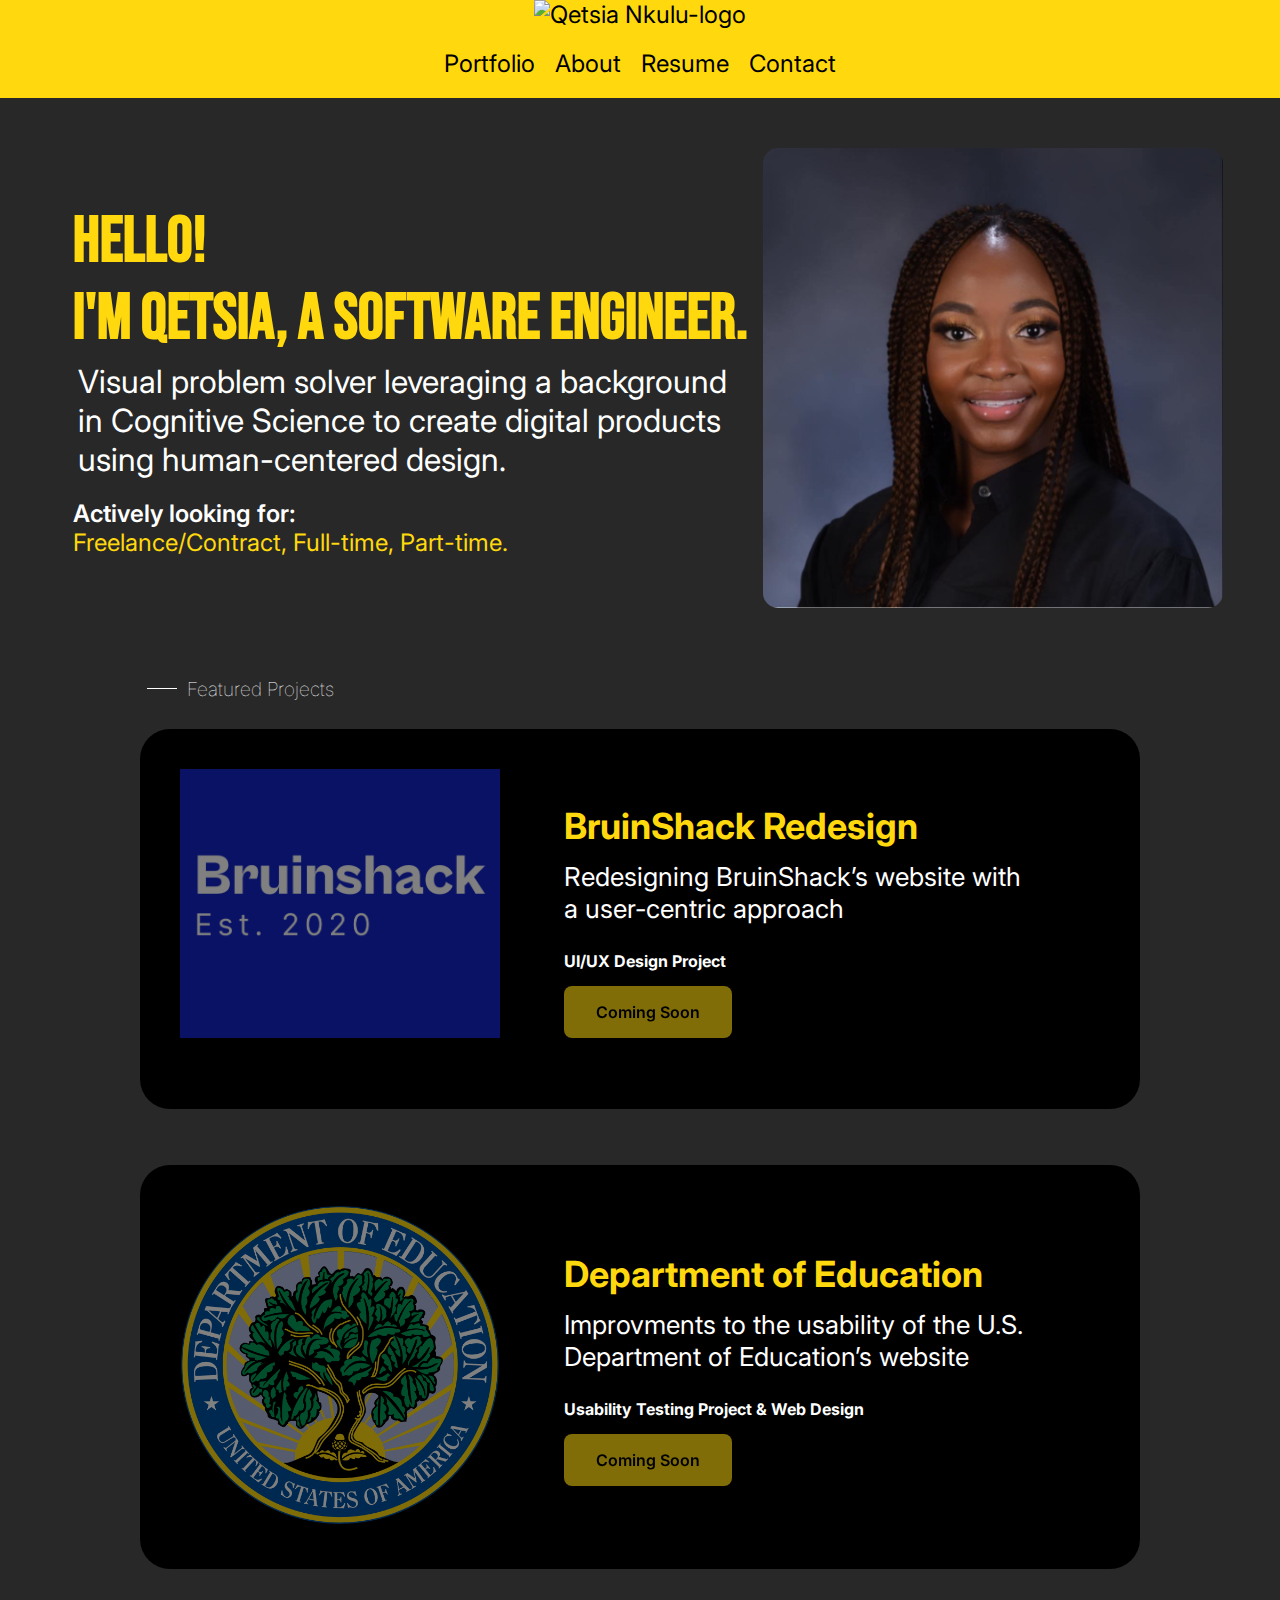
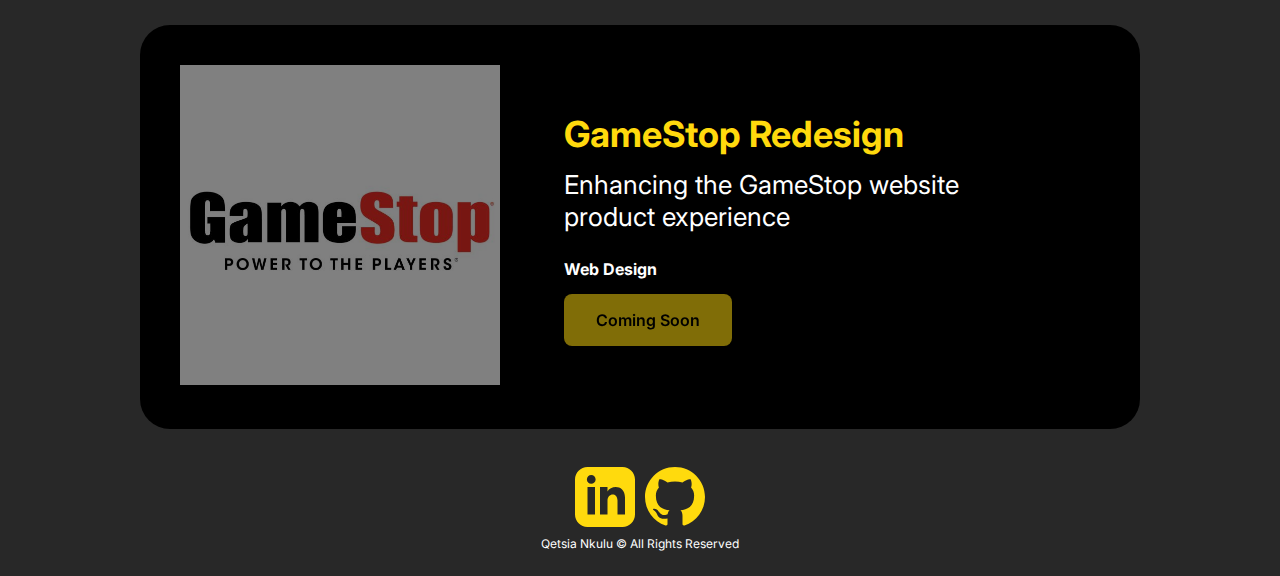
==== index.html @ 5502793b "Updated index.html" ====
<!DOCTYPE html>
<html> 
    <head> 
        <meta charset="UTF-8"> 
        <meta name="viewport" content="width=device-width, initial-scale=1.0">

        <title>Qetsia Nkulu - Software Engineer</title> 
        <link href="./resources/css/styles.css" rel="stylesheet"> 
        <link rel="icon" href="./resources/images/Qetsia-Nkulu-logo.svg">
        
        <!--Google Fonts --> 
        <link rel="preconnect" href="https://fonts.googleapis.com">
        <link rel="preconnect" href="https://fonts.gstatic.com" crossorigin>
        <link href="https://fonts.googleapis.com/css2?family=Inter:wght@100;200;300;400;500;600&display=swap" rel="stylesheet"> 
        <link href="https://fonts.googleapis.com/css2?family=Bebas+Neue&display=swap" rel="stylesheet">

          <!--Font Awesome Icons --> 
        <script src="https://kit.fontawesome.com/6277d00fb3.js" crossorigin="anonymous"></script>
    </head>
    <body> 

        <!--Navigation Bar--> 
        <header> 
            <nav class="navbar"> 
                <div class="icon-container"> 
                    <a href="./index.html"><img src="./resources/images/Qetsia-Nkulu-logo.svg" alt="Qetsia Nkulu-logo" class="logo"></a>
                </div>

               <div class="openMenu"><i class="fa fa-bars"></i></div>
                <ul class="mainMenu">
                    <li class="list-item"><a href="#projects">Portfolio</a></li> 
                    <li class="list-item"><a href="#">About</a></li>
                    <li class="list-item"><a href="./resources/documents/Qetsia-Nkulu-Resume(Mock).pdf" target="_blank">Resume</a></li>
                    <li class="list-item"><a href="#">Contact</a></li>
                    <div class="closeMenu">
                        <i class="fa fa-times"></i>
                    </div>
                </ul>
            </nav>
        </header>
        <script src="./app.js"></script>

       <!--Introduction --> 
        <main>
            <section> 
                <div class="intro-container">
                    <div class="intro__text">
                        <h1>Hello!<br>I'm Qetsia, a Software Engineer.</h1>
                        <h2>Visual problem solver leveraging a background<br>
                            in Cognitive Science to create digital products<br> using human-centered design.</h2> 
                        <p>
                            <strong>Actively looking for:</strong><br> 
                            <span>Freelance/Contract, Full-time, Part-time.</span>
                        </p>
                       
                    </div>
                    <div class="img-container intro__img"> 
                        <img src="./resources/images/qetsia-nkulu-headshot.jpeg" alt="Qetsia's Headshot"> 
                    </div>
                </div>
            </section>

         <!--Projects Display-->
           <section> 
            
              <div id="projects" class="card-container"> 
                    <div class="display__text">Featured Projects</div>

                    
                            <div class="card card-unavailable" href=""> 
                                <div class="card-contents">
                                    <div class="card-item card-item--visual"> 
                                        <a href="">
                                            <img src='./resources/images/bruinshack.png'alt="Bruinshack Logo in Blue">
                                        </a>
                                    </div>
                                    <div class="card-item card-item--text">
                                        <div>
                                            <h2>BruinShack Redesign</h2>
                                            <p>Redesigning BruinShack’s website with a user-centric approach</p>
                                            <p class="project-type">UI/UX Design Project</p>
                                            <a class="btn" href=""><span>Coming Soon</span></a>
                                        </div>
                                    </div> 
                                </div>
                            </div>
            
               
                    <div class="card card-unavailable"> 
                        <div class="card-contents">
                            <div class="card-item card-item--visual"> 
                                <a href="">
                                    <img src='./resources/images/dept-of-ed.png' alt="Department of Education Logo">
                                </a>
                            </div>
                            <div class="card-item card-item--text">
                                <div>
                                    <h2>Department of Education</h2>
                                <p>Improvments to the usability of the U.S. Department of Education’s website </p>
                                <p class="project-type">Usability Testing Project & Web Design</p>
                                <a class="btn" href=""><span>Coming Soon</span></a>
                                </div>
                            </div> 
                        </div>
                    </div>  

                    <div class="card card-unavailable"> 
                        <div class="card-contents">
                            <div class="card-item card-item--visual"> 
                                <a href="">
                                    <img src='./resources/images/gamestop.jpeg' alt="Gamestop Logo">
                                </a>
                            </div>
                            <div class="card-item card-item--text">
                                <div>
                                    <h2>GameStop Redesign</h2>
                                    <p>Enhancing the GameStop website product experience</p>
                                    <p class="project-type">Web Design</p>
                                    <a class="btn" href=""><span>Coming Soon</span></a>
                                </div>
                            </div> 
                        </div>
                    </div>  
                </section> 
        </main> 

        <!--Site Footer-->
        <footer>
                    <ul class="footer-list"> 
                        <li class="list-item">
                            <a href="https://www.linkedin.com/in/qetsiankulu/" target="_blank" title="Qetsia Nkulu's Linkedin"> 
                                <img class="social-icon" src="./resources/images/linkedin.svg">
                            </a>
                        </li>
                        <li class="list-item"> 
                            <a href="https://github.com/qetsiankulu" target="_blank" title="Qetsia Nkulu's Github"> 
                                <img class="social-icon" src="./resources/images/github.svg" >
                            </a>

                        </li>
                    </ul>
                <div class="footer-text">
                            <div>Qetsia Nkulu © All Rights Reserved</div>
                  </div>
        </footer> 
    </body>
</html>
---- resources/css/styles.css ----
/* Site Stylesheet  
  1. Universal Styling  
  2. Typography Styles
  3. Navigation Bar 
  4. Home Page
  5. Contact
  6. Footer
======================================== */

/* 1. Universal Styling 
======================================== */
* { 
    font-family: 'Inter', sans-serif; 
    padding: 0; 
    margin: 0; 
    box-sizing: border-box; 
}

body { 
    background-color: #282828;
}

.project-background { 
    background-color: #fff;
}

html { 
    font-size: 16px; 
}

section { 
    display: flex;
    justify-content: center;
}


/* 2. Typography Styles
======================================== */

h1 { 
    font-size: 8rem;
    color: #FFD90D; 
    font-family: 'Bebas Neue', sans-serif;
}

h2 { 
    font-size: 4rem; 
    color: #FFD90D; 
}

h3 { 
    font-size: 2.25rem;
    color: #fff; 
    font-weight: 300;
}

p { 
    font-size: 1.625rem;
    color: #fff;
}

/* 3. Navigation Bar 
======================================== */
header { 
    width: 100%; 
    z-index: 1;
    position: sticky;  
    top: 0; 
}

.navbar { 
    background-color:  #FFD90D; 
    color:#000; 
    display: flex;
    font-size: 1.5rem;

    flex-direction: column;
    justify-content: space-around;
    align-items: center;
    font-size: 1.5rem;
}

.logo { 
    height: 7.5rem;
}

.mainMenu { 
    display: flex;
    list-style-type: none;
}

.mainMenu .list-item { 
    display: inline-block;
    padding: 1.25rem 0.625rem; 
}

.navbar a { 
    color: #000;
    text-decoration: none;
}

.navbar a:hover { 
    color: #6E0A1F; 
    font-weight: 600;
}

.navbar .openMenu { 
    font-size: 2rem;
    margin: 1.25rem; 
    display: none;
    cursor: pointer;
}

.navbar .mainMenu .closeMenu { 
    font-size: 2rem; 
    display: none;
    cursor: pointer; 
}


/* 4. Home Page
======================================== */
/* Introduction */
.intro-container { 
    display: flex;
    align-items: center;
    text-align: left;
}

.intro__text { 
    padding: 3.75rem 0.9375rem;
}

.intro__text h1 { 
    font-size: 4rem; 
}

.intro__text h2 {
    font-size: 2rem; 
    font-weight: normal;

    margin: 0.3125rem;  
    color: #ffffff; 
}

.intro__text p { 
    font-size: 1.5rem; 
    margin-top: 1.25rem; 
}

.intro__text p > span { 
    color: #FFD90D; 
}

.intro__text p > strong { 
    color: #ffffff; 
    font-weight: 600;
}

.intro__img { 
    padding: 3.125rem 0; 
}

.intro__img img { 
  height: auto; 
  width: 28.75rem; 
  border-radius: 15px;
}


/* Projects Display */
.display__text { 
    color: white; 
    padding-top: 0.9375rem;
    font-weight: 100;
    font-size: 1.2rem;
    position: relative; 
    right: 25rem; 
}

 .display__text::before { 
    content: " "; 
    display: inline-block;
    width: 1.875rem; 
    height: 1px; 
    vertical-align: top;
    margin-top: 0.6875rem; 
    margin-right: 0.625rem; 
    background: #fff;
}

.card-container { 
    display: flex; 
    align-items: center; 
    flex-direction: column;


    padding: 0 1.25rem; 
    width: 100%; 
}

.card { 
    background-color: #000;
    display: flex;
    border-radius: 1.875rem; 

    margin: 1.75rem auto; 
    width: 62.5rem; 
    padding: 2.5rem; 
} 


.card-contents { 
    display: flex;
    flex-direction: row;
}

.card-item--visual { 
    display: block; 
    margin: 0 auto; 
}

.card-item--visual a > img { 
    height: auto; 
    width: 20rem;
    margin: 0 auto; 
}

.card-item--text { 
    display: flex; 
    flex-direction: column;
    justify-content: center;
    color: #fff; 
    line-height: 3.125rem; 
    

    padding: 2rem 4rem; 
    text-align: left;
}

.card-item--text h2 { 
    font-size: 2.25rem;
}

.card-item--text p { 
    padding: 0.625rem 0; 
    font-size: 1.625rem;
    line-height: 2rem; 
    font-weight: 400; ;
}

.card-item--text .project-type { 
    font-weight: bold; 
    font-size: 1rem;
}

 .btn { 
   background-color: #FFD90D;
   color: #000; 
   text-decoration: none;
   border-radius: 0.5rem;
   padding: 1rem 2rem; 
   font-weight: 600; 
} 

.btn:any-link { 
    color: black; 
    text-decoration: none;
}

.card-available .btn:hover { 
    background-color: #6E0A1F;
    color:#FFD90D; 
}

/* Styles for Unavailable Projects */ 
div.card-unavailable .card-item--visual img, 
div.card-unavailable .card-item--text .btn { 
    filter: brightness(50%);
}

/* Site-Footer */
footer {
    width: 100%;
    display: inline-flex;
    flex-direction: column;
    justify-content: center;
}

.footer-list { 
    display: inline-flex;
    justify-content: center;
}

.footer-list .list-item{ 
    padding: 0px;  
    margin: 0.625rem 0.3125rem; 
    list-style-type: none;
}

.social-icon { 
    filter: invert(83%) sepia(66%) saturate(1457%) hue-rotate(346deg) brightness(100%) contrast(102%);
    height: 3.75rem; 
}

.footer-text { 
    text-align: center; 
    color: #fff; 
    padding: 0.625rem  0; 
    font-size: .75rem; 
    position: relative;
    bottom: 0.95rem;
} 



/* 5. Project Page Styling
======================================== */
/* Project Page Navigation Bar*/
.project-nav { 
    background-color: transparent; 
    color: #FFD90D; 
    display: flex;
    font-size: 1.5rem;

    flex-direction: column;
    justify-content: space-around;
    align-items: center;
    font-size: 1.5rem;
}


.project-nav a { 
    color: #FFD90D;
    text-decoration: none;
}

.project-nav a:hover { 
    color: #ffffff; 
    font-weight: 600;
}

.project-nav  .openMenu { 
    font-size: 2rem;
    margin: 1.25rem; 
    display: none;
    cursor: pointer;
}

.project-nav .mainMenu .closeMenu { 
    font-size: 2rem; 
    display: none;
    cursor: pointer; 
}

.project-nav img { 
     filter: invert(83%) sepia(66%) saturate(1457%) hue-rotate(346deg) brightness(100%) contrast(102%);
} 
        
.project-hero { 
    height: 100vh; 
    width:  100%; 

    background-image: linear-gradient(rgba(0, 0, 0, 0.8), rgba(0, 0, 9, 0.8)), url("/resources/images/bruinshack-bw.png");
    background-position: center;
    background-repeat: no-repeat;
    background-size: cover;

    display: flex;
    flex-direction: column;
    align-items: center;
    justify-content: space-between;
}
    
.project-hero__text { 
    display: block; 
    text-align: center;
}

.arrow { 
    margin-bottom: 130px;
}


/* Project Page Section*/
.project-section { 
    display: flex;
    width: 100%;
     align-items: center;
    justify-content: center;
}

.project-section__wrapper { 
 display: flex;
 flex-direction: column;
 align-items: center;
 justify-content: center;

 width: 1200px; 
 margin-top: 83px;
}

.project-section h1 { 
    color: black;
    font-size: 72px;
}

.project-section h2 { 
    color: black;
    font-size: 36px;
}

.project-section p { 
    color: black;
    font-size: 26px;
}

.project-section ul li { 
    font-size: 26px;
    margin-left: 50px; 
} 

.bold { 
    font-weight: 600;
}

div.separator { 
    content: " "; 
    width: 400px; 
    height: 2px; 
    vertical-align: top;
    margin: 11px auto 0 auto; 
    background: #FFD90D;
}


/* 6. Responsive CSS 
======================================== */
@media all and (max-width: 658px) { 

    /* Responsive Navgation Bar Homepage*/ 
    header { 
        width: 100%; 
        z-index: 1;
        position: sticky; 
        top: 0; 
    }

    .navbar, .project-nav{ 
        flex-direction: row;
    }

    .navbar > div, .project-nav > div {
        padding: 0.625rem 0rem; 
    }

    .logo { 
        height: 4.0625rem;
    }

    .navbar .mainMenu { 
        height: 100vh; 
        position: fixed;
        top: 0; 
        right: 0;
        left: 0; 
        z-index: 10; 
        flex-direction: column;
        justify-content: center;
        align-items: center;
        background: #FFD90D;
        transition: top 1s ease 0s;
    

        display: none;
        font-size: 2.5rem;
    }

    .navbar .mainMenu .closeMenu { 
        display: block;
        position: absolute;
        top: 1.25rem; 
        right: 1.25rem; 

    }

    .navbar .openMenu { 
        display: block;
        position: absolute;
        right: 0.9375rem ; 
        top: -0.375rem; 
    }

    .navbar .mainMenu .list-item a:hover { 
        background: none;
        color: #6E0A1F;
        font-size: 2.5rem;
    }

    /* Responsive Navgation Bar Project Page*/ 
    .project-nav .mainMenu { 
        height: 100vh; 
        position: fixed;
        top: 0; 
        right: 0;
        left: 0; 
        z-index: 10; 
        flex-direction: column;
        justify-content: center;
        align-items: center;
        background: #282828;
        transition: top 1s ease 0s;
        display: none;
        font-size: 2.5rem;
    }

    .project-nav .mainMenu .list-item a:hover { 
        background: none;
        color: #fff;
        font-size: 2.5rem;
    }
  
}



/* Responsive Home Page Content*/ 
@media only screen and (max-width: 1225px)  {

    .intro-container { 
        align-items: center;
        flex-direction: column;
    }

    .intro__text { 
        padding-bottom: 1.875rem;
    }

    .intro__img { 
        display: none;
    }

    .intro__text h1 { 
        font-size: 5.25rem; 
    }
    
    .intro__text h2 {
        font-size: 2.4rem; 
        margin: 0; /* random margin:5 without this don't get why*/
    }
    
    .intro__text p { 
        font-size: 1.5rem; 
    }

    .display__text { 
        font-size: 1.2rem;
        right: 22rem; 
    }

    .card { 
        margin: 3rem auto;
        width: 39.5rem; 
        padding: 2.5rem; 
         position: relative;
    }


    .card a::before { 
        content: "";
        position: absolute;
        top: 0px;
        right: 0px;
        bottom: 0px;
        left: 0px;
}

    .card-contents { 
        flex-direction: column;
    
    }

    .card-item--visual a > img { 
        width: 100%; 
        margin: 0 auto; 
    }

    .card-item--text { 
        width: 100%;
        height: 100%;
        padding: 1rem 1rem; 
        line-height: 3.125rem; 
        text-align: left;
    }

    .card-item--text h2 { 
        font-size: 2.25rem;
    }
    
    .card-item--text p { 
        font-size: 1.625rem;
    }
    
    .card-item--text .project-type { 
        font-size: 1.3rem;
    }
    
    .btn { 
     display: none; 
   } 
}


@media only screen and (max-width: 952px) {

    .intro__text { 
        padding: 3.75rem 1.95rem 2rem 1.95rem; 
    }


    .intro__text h1 { 
        font-size: 5rem; 
    }
    
    .intro__text h2 {
        font-size: 2.375rem; 
        margin: 0; 
    }
    
    .intro__text p { 
        font-size: 1.3rem; 
    }

    .display__text { 
        right: 20rem; 
    }

    .card { 
        margin: 3rem auto;
        width: 33.5rem; 
        padding: 2.5rem; 
    }
} 


@media only screen and (max-width: 909px) {

    .intro__text h1 { 
        font-size: 4.75rem; 
    }
    
    .intro__text h2 {
        font-size: 2.025rem; 
        margin: 0; 
    }
    
    .intro__text p { 
        font-size: 1.3rem; 
    }

    .display__text { 
        right: 19rem; 
    }

    .card { 
        margin: 3rem auto;
        width: 32.5rem; 
        padding: 2.5rem; 
    }

    .card-item--text { 
        width: 100%;
        padding: 1rem 1rem; 
        line-height: 3.125rem; 
        text-align: center;
    }

    .card-item--text h2 { 
        font-size: 2rem;
    }
    
    .card-item--text p { 
        font-size: 1.6rem;
    }
    
    .card-item--text .project-type { 
        font-size: 1.25rem;
    }
} 

@media only screen and (max-width: 867px) {
    .intro__text h1 { 
        font-size: 4.5rem; 
    }

    .display__text { 
        right: 18rem; 
        font-size: 1.155rem;
    }
} 


@media only screen and (max-width: 841px) {
    .intro__text h1 { 
        font-size: 4.25rem; 
    }

    .display__text::before { 
        width: 1.86rem; 
    }

    .display__text { 
        right: 16.58rem; 
    }
}


@media only screen and (max-width: 825px) {
    .intro__text h1 { 
        font-size: 4.2rem; 
    }
    .display__text { 
        right: 16.35rem; 
        font-size: 1.165rem;
    }
}

@media only screen and (max-width: 806px) {
    .intro__text h1 { 
        font-size: 4.15rem; 
    }
    
    .intro__text h2 {
        font-size: 1.85rem; 
        margin: 0; 
    }

    .display__text { 
        right: 16rem; 
    }

    .card { 
        width: 32rem; 
    }

    .card-item--text h2 { 
        font-size: 2rem;
    }
    
    .card-item--text p { 
        font-size: 1.6rem;
    }
    
    .card-item--text .project-type { 
        font-size: 1.25rem;
    }
}

@media only screen and (max-width: 788px) {
    .display__text { 
        right: 16rem; 
        font-size: 1.135rem;
    }

    .card { 
        width: 31.75rem; 
    }

    .card-item--text { 
        line-height: 3.125rem; 
    }

    .card-item--text h2 { 
        font-size: 2rem;
    }
    
    .card-item--text p { 
        font-size: 1.6rem;
    }
    
    .card-item--text .project-type { 
        font-size: 1.25rem;
    }
}

@media only screen and (max-width: 770px) {
    .intro__text h1 { 
        font-size: 4rem; 
    }
    
    .intro__text h2 {
        font-size: 1.75rem; 
        margin: 0; 
    }

    .display__text { 
        right: 16rem; 
        font-size: 1.135rem;
    }

    .card { 
        width: 28.75rem; 
    }
    .card-item--text h2 { 
        font-size: 2rem;
    }
    
    .card-item--text p { 
        font-size: 1.6rem;
    }
    
    .card-item--text .project-type { 
        font-size: 1.25rem;
    }
}


@media only screen and (max-width: 757px) { 
    .intro__text h1 { 
        font-size: 3.65rem; 
    }

    .intro__text h2 {
        font-size: 1.5rem; 
        margin: 0; 
    }

    .display__text { 
        right: 13.475rem; 
        font-size: 1.125rem;
    }
}

@media only screen and (max-width: 724px) {
    .intro__text p { 
        font-size: 1.1rem; 
        margin-top: 1rem; 
    }

    .display__text { 
        font-size: 1.105rem;
    }
}

@media only screen and (max-width: 681px) {
    .intro__text h1 { 
        font-size: 3.375rem; 
    }
    
    .intro__text h2 {
        font-size: 1.4rem; 
        margin: 0; 
    }

    .intro__text p { 
        font-size: 1.1rem; 
    }

    .display__text { 
        right: 12.75rem;
        font-size: 1.05rem;
    }

    .card { 
        margin: 3rem auto;
        width: 26.725rem; 
        padding: 2.5rem; 
    }

    .card-item--text h2 { 
        font-size: 1.65rem;
    }
    
    .card-item--text p { 
        font-size: 1.45rem;
    }
    
    .card-item--text .project-type { 
        font-size: 1rem;
    }
}

@media only screen and (max-width: 658px) { 
    .intro__text { 
        padding: 2.25rem 0.9375rem  2.25rem ;
    }

    .display__text { 
        right: 11.95rem;
        font-size: 1rem;
    }

    .card { 
       margin-top: 2rem;
    }
}

@media only screen and (max-width: 634px) { 
    .intro__text h1 { 
        font-size: 3.275rem; 
    }
    
    .intro__text h2 {
        font-size: 1.35rem; 
        margin: 0; 
    }

    .card { 
        margin-top: 1.75rem;
     }
} 

@media only screen and (max-width: 617px) { 
    .intro__text h1 { 
        font-size: 3.185rem; 
    }
    
    .intro__text h2 {
        font-size: 1.275rem;  
    }

    .display__text { 
        right: 11.65rem;
        font-size: .9625rem;
    }

    .card { 
        width: 24.75rem; 
    }

    .card-item--text h2 { 
        font-size: 1.625rem;
    }
    
    .card-item--text p { 
        font-size: 1.425rem;
    }
    
    .card-item--text .project-type { 
        font-size: 1.1rem;
    }
} 

@media only screen and (max-width: 601px) { 
    .intro__text h1 { 
        font-size: 3.125rem; 
    }
    
    .intro__text h2 {
        font-size: 1.235rem; 
    }

    .intro__text p { 
        margin-top: .75rem; 
    }

    .display__text { 
        right: 10.725rem;
        font-size: .96rem;
    }
} 

@media only screen and (max-width: 592px) { 
    .intro__text h1 { 
        font-size: 2.95em; 
    }
    
    .intro__text h2 {
        font-size: 1.2rem; 
    }

    .display__text { 
        right: 10.725rem;
        font-size: 1.267rem;
    }
} 

@media only screen and (max-width: 562px) { 
    .intro__text h1 { 
        font-size: 2.75em; 
    }
    
    .intro__text h2 {
        font-size: 1.185rem; 
    }

    .intro__text p { 
        font-size: .85rem; 
    }

    .display__text { 
        right: 9.85rem;
        font-size: 1.2rem;
    }

    .display__text::before { 
        width: 1.6rem; 
        height: 1px; 
        margin-top: 0.62rem; 
        margin-right: 0.62rem; 
    }

    .card { 
        width: 24rem; 
        /* margin-top: 1.25rem; */
    }

    .card-item--text h2 { 
        font-size: 1.6rem;
    }
    
    .card-item--text p { 
        font-size: 1.375rem;
    }
    
    .card-item--text .project-type { 
        font-size: 0.825rem;
    }
} 


@media only screen and (max-width: 511px) { 
    .intro__text h1 { 
        font-size: 2.45em; 
    }

    .display__text { 
        right: 8.95rem;
        font-size: 1rem;
    }

    .display__text::before { 
        width: 1.45rem; 
        height: 1px; 
        margin-top: 0.55rem; 
        margin-right: 0.55rem; 
    }
}


@media only screen and (max-width: 479px) { 
    .intro__text h1 { 
        font-size: 2.4rem; 
    }
    
    .intro__text h2 {
        font-size: 1.15rem; 
    }

    .display__text { 
        right: 8.45rem;
        font-size: .987rem;
    }

    .card { 
        width: 23.5rem; 
    }

    .card-item--text h2 { 
        font-size: 1.425rem;
    }
    
    .card-item--text p { 
        font-size: 1.265rem;
    }
} 

@media only screen and (max-width: 468px) { 
    .intro__text { 
        padding: 2.25rem 0.9375rem 1rem;
    }
    .intro__text h1 { 
        font-size: 2.35rem; 
    }
    .intro__text h2 {
        font-size: 0.975rem; 
    }

    .display__text { 
        right: 8.25rem;
        font-size: .925rem;
    }

    .card { 
        width: 20.5rem; 
        padding: 2rem; 
    }

    .card-item--text { 
        line-height: 2.725rem; 
    }

    .card-item--text h2 { 
        font-size: 1.27rem;
    }
    
    .card-item--text p { 
         font-size: 1.23rem;
    }
}


@media only screen and (max-width: 459px) { 
    .intro__text h1 { 
        font-size: 2.2em; 
    }

    .display__text { 
        right: 7.20rem;
        font-size: .89rem;
    }
}

@media only screen and (max-width: 435px) { 
    .intro__text h1 { 
        font-size: 2.125em; 
    }

    .intro__text p { 
        margin-top: .5rem; 
        font-size: .75rem; 
    }

    .display__text::before { 
        width: 1.2rem; 
        height: 1px; 
        margin-top: 0.45rem; 
        margin-right: 0.45rem; 
    }

    .display__text { 
        right: 7.55rem;
        font-size: .82rem;
    }

    .card { 
        width: 20rem;  
    }

    .card-item--text h2 { 
        font-size: 1.275rem;
    }
    
    .card-item--text p { 
        font-size: 1.125rem;
        line-height: 1.65rem; 
    }
    
    .card-item--text .project-type { 
        font-size: 0.785rem;
    }
}


@media only screen and (max-width: 420px) { 
    .intro__text h1 { 
        font-size: 2.1rem; 
    }

    .display__text { 
        right: 7.5rem;
        font-size: .77rem;
    }

    .card { 
        width: 19.525rem; 
    }
    
    .card-item--text .project-type { 
        font-size: 0.635rem;
    }
}

@media only screen and (max-width: 386px) { 
    .intro__text h1 { 
        font-size: 1.9rem; 
    }

    .intro__text h2 {
        font-size: 0.925rem; 
    }

    .intro__text p { 
        font-size: .65rem; 
    }

    .display__text { 
        right: 6.67rem;
        font-size: .73rem;
    }

    .card { 
        width: 18.925rem; 
    }

    .card-item--text h2 { 
        font-size: 1.25rem;
    }
    
    .card-item--text p { 
        font-size: 1.075rem;
    }
    
    .card-item--text .project-type { 
        font-size: 0.565rem;
        padding: 0;
    }
}

@media only screen and (max-width: 369px) { 
    .display__text { 
        right: 6.67rem;
        font-size: .68rem;
    }
    
    .card { 
        width: 18.25rem; 
    }

    .card-item--text { 
        line-height: 2rem; 
    }


    .card-item--text h2 { 
        font-size: 1.175rem;
    }
    
    .card-item--text p { 
        font-size: 1.075rem;
    }
    
    .card-item--text .project-type { 
        font-size: 0.485rem;
    }
}


@media only screen and (max-width: 355px) { 
    .intro__text h1 { 
        font-size: 1.825rem; 
    }

    .intro__text h2 {
        font-size: 0.9rem; 
    }

    .intro__text p { 
        font-size: .6rem; 
    }

    .card { 
        width: 18rem; 
    }

    .card-item--text { 
        line-height: 1.85rem; 
    }


    .card-item--text h2 { 
        font-size: 1.125rem;
    }
    
    .card-item--text p { 
        font-size: .95rem;
    }
    
    .card-item--text .project-type { 
        font-size: 0.445rem;
}
}

@media only screen and (max-width: 347px) { 
    .intro__text h1 { 
        font-size: 1.765rem; 
    }

    .intro__text h2 {
        font-size: 0.855rem; 
    }

    .intro__text p { 
        font-size: .585rem; 
    }

    .display__text { 
        right: 6rem;
        font-size: .65rem;
    }

    .card { 
        width: 17.825rem; 
    }

    .card-item--text h2 { 
        font-size: 1.1rem;
    }
    
    .card-item--text p { 
        font-size: .90rem;
    }
    
    .card-item--text .project-type { 
        font-size: 0.425rem;
}

}

@media only screen and (max-width: 334px) { 
    .intro__text h1 { 
        font-size: 1.685rem; 
    }

    .intro__text h2 {
        font-size: 0.825rem; 
    }

    .intro__text p { 
        font-size: .585rem; 
    }

    .display__text { 
        right: 5.78rem;
        font-size: .60rem;
    }

    .card { 
        width: 17.625rem; 
    }

    .card-item--text h2 { 
        font-size: .925rem;
    }
    
    .card-item--text p { 
        font-size: .85rem;
    }
    
    .card-item--text .project-type { 
        font-size: 0.395rem;
    }
}

/* Responsive Project Page Content*/ 





/* Responsive Footer*/ 
@media only screen and (max-width: 952px) { 
    .social-icon { 
        height: 3.5rem; 
    }

    .footer-text { 
        font-size: .7rem; 
    } 
}


@media only screen and (max-width: 768px) { 
    .social-icon { 
        height: 2.5rem; 
    }
}

@media only screen and (max-width: 425px) { 
    .social-icon { 
        height: 2rem; 
    }

    .footer-text { 
        padding: 0.62rem  0; 
    } 
}



@media only screen and (max-width: 225px) { 
    footer .footer-list { 
        display: flex;
        flex-direction: column;
        align-items: center;
    }
}
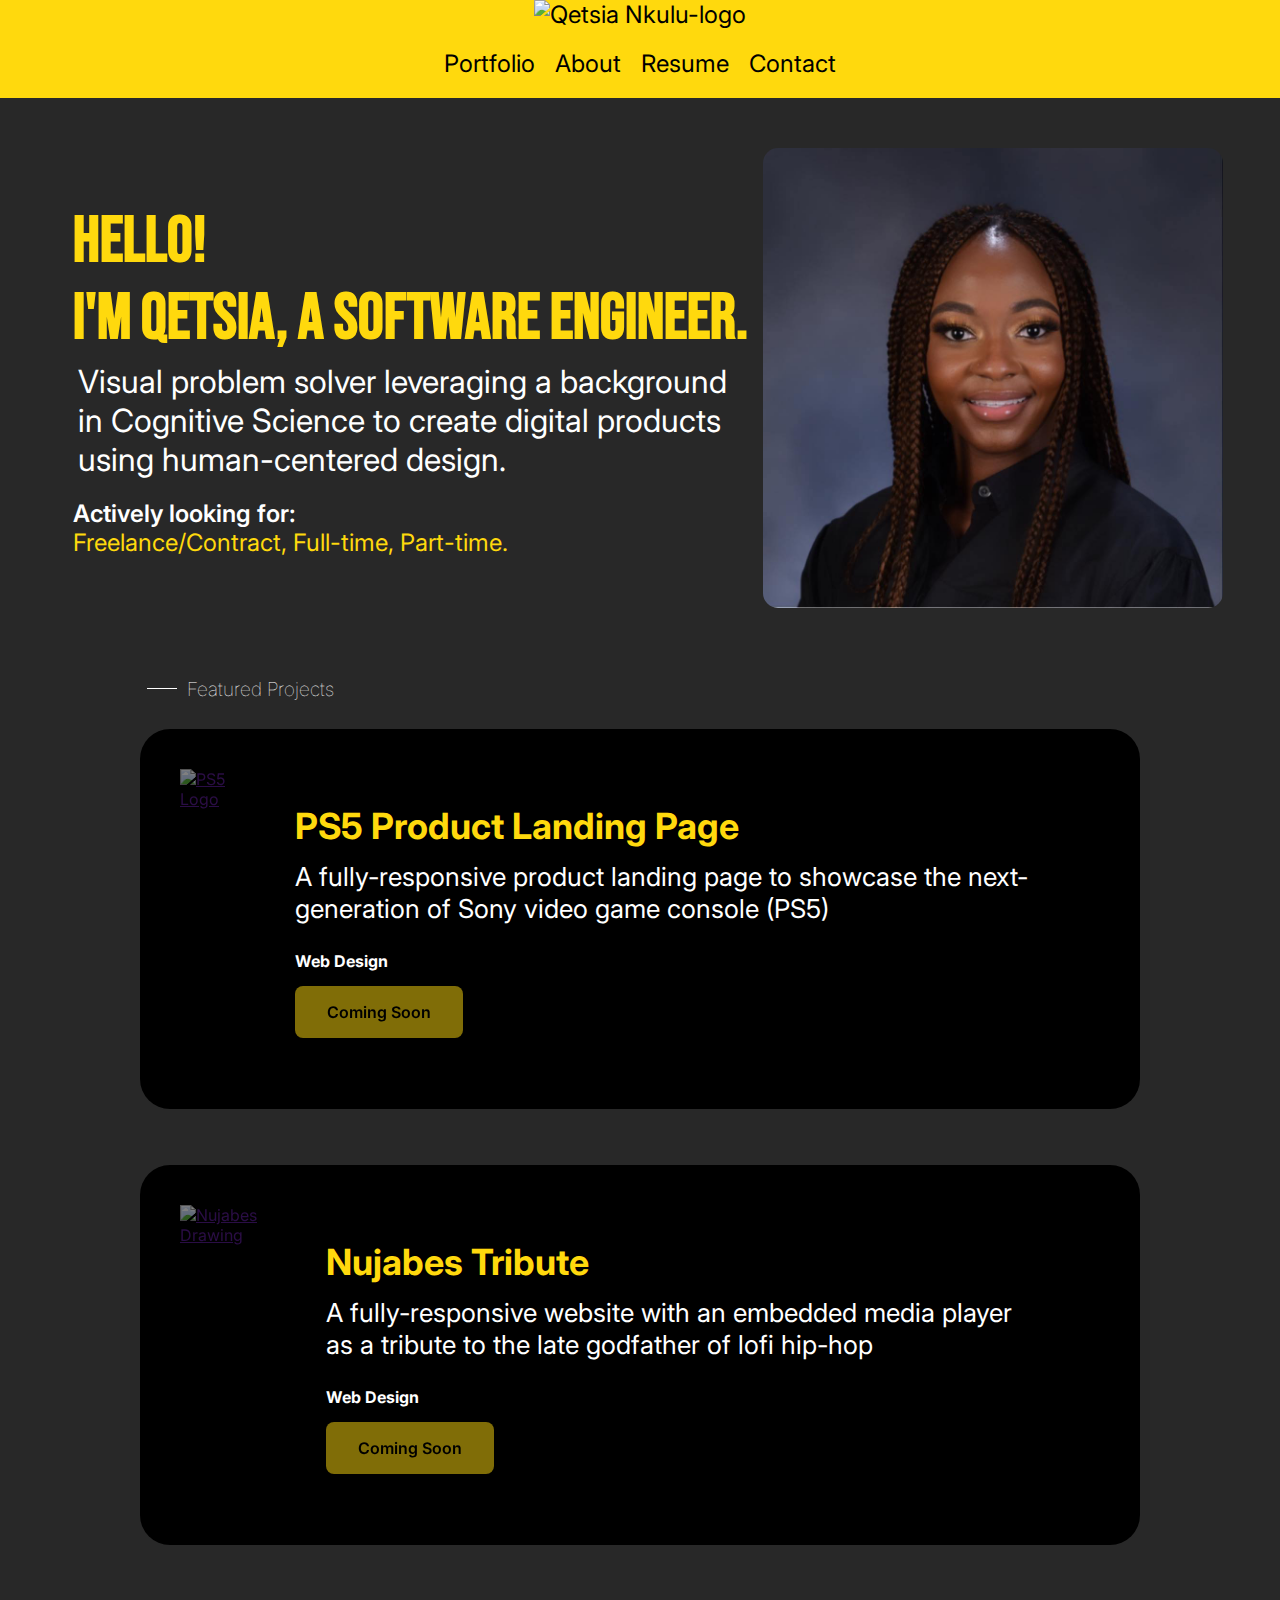
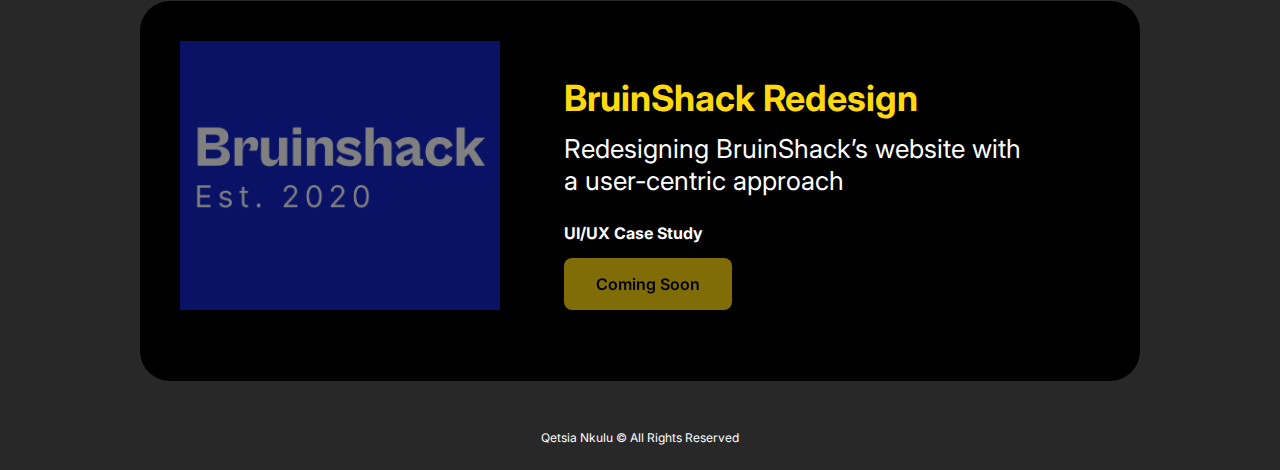
==== commit 8b6679c9: "Updated projects tile" ====
--- a/index.html
+++ b/index.html
@@ -66,6 +66,44 @@
               <div id="projects" class="card-container"> 
                     <div class="display__text">Featured Projects</div>
 
+                    <div class="card card-unavailable"> 
+                        <div class="card-contents">
+                            <div class="card-item card-item--visual"> 
+                                <a href="">
+                                    <img src='./resources/images/ps5.png' alt="PS5 Logo">
+                                </a>
+                            </div>
+                            <div class="card-item card-item--text">
+                                <div>
+                                    <h2>PS5 Product Landing Page</h2>
+                                    <p>A fully-responsive product landing page to showcase the next-generation of Sony video game console (PS5) 
+                                    </p>
+                                    <p class="project-type">Web Design</p>
+                                    <a class="btn" href=""><span>Coming Soon</span></a>
+                                </div>
+                            </div> 
+                        </div>
+                    </div>  
+
+                     
+                    <div class="card card-unavailable"> 
+                        <div class="card-contents">
+                            <div class="card-item card-item--visual"> 
+                                <a href="">
+                                    <img src='./resources/images/nujabes.jpeg' alt="Nujabes Drawing">
+                                </a>
+                            </div>
+                            <div class="card-item card-item--text">
+                                <div>
+                                    <h2>Nujabes Tribute</h2>
+                                <p>A fully-responsive website with an embedded media player as a tribute to the late godfather of lofi hip-hop</p>
+                                <p class="project-type">Web Design</p>
+                                <a class="btn" href=""><span>Coming Soon</span></a>
+                                </div>
+                            </div> 
+                        </div>
+                    </div> 
+
                     
                             <div class="card card-unavailable" href=""> 
                                 <div class="card-contents">
@@ -78,49 +116,12 @@
                                         <div>
                                             <h2>BruinShack Redesign</h2>
                                             <p>Redesigning BruinShack’s website with a user-centric approach</p>
-                                            <p class="project-type">UI/UX Design Project</p>
+                                            <p class="project-type">UI/UX Case Study</p>
                                             <a class="btn" href=""><span>Coming Soon</span></a>
                                         </div>
                                     </div> 
                                 </div>
                             </div>
-            
-               
-                    <div class="card card-unavailable"> 
-                        <div class="card-contents">
-                            <div class="card-item card-item--visual"> 
-                                <a href="">
-                                    <img src='./resources/images/dept-of-ed.png' alt="Department of Education Logo">
-                                </a>
-                            </div>
-                            <div class="card-item card-item--text">
-                                <div>
-                                    <h2>Department of Education</h2>
-                                <p>Improvments to the usability of the U.S. Department of Education’s website </p>
-                                <p class="project-type">Usability Testing Project & Web Design</p>
-                                <a class="btn" href=""><span>Coming Soon</span></a>
-                                </div>
-                            </div> 
-                        </div>
-                    </div>  
-
-                    <div class="card card-unavailable"> 
-                        <div class="card-contents">
-                            <div class="card-item card-item--visual"> 
-                                <a href="">
-                                    <img src='./resources/images/gamestop.jpeg' alt="Gamestop Logo">
-                                </a>
-                            </div>
-                            <div class="card-item card-item--text">
-                                <div>
-                                    <h2>GameStop Redesign</h2>
-                                    <p>Enhancing the GameStop website product experience</p>
-                                    <p class="project-type">Web Design</p>
-                                    <a class="btn" href=""><span>Coming Soon</span></a>
-                                </div>
-                            </div> 
-                        </div>
-                    </div>  
                 </section> 
         </main> 
 
@@ -129,12 +130,12 @@
                     <ul class="footer-list"> 
                         <li class="list-item">
                             <a href="https://www.linkedin.com/in/qetsiankulu/" target="_blank" title="Qetsia Nkulu's Linkedin"> 
-                                <img class="social-icon" src="./resources/images/linkedin.svg">
+                                <i class="fa-brands fa-linkedin fa-4x social-icon"></i>
                             </a>
                         </li>
                         <li class="list-item"> 
                             <a href="https://github.com/qetsiankulu" target="_blank" title="Qetsia Nkulu's Github"> 
-                                <img class="social-icon" src="./resources/images/github.svg" >
+                                <i class="fa-brands fa-github fa-4x social-icon"></i>
                             </a>
 
                         </li>
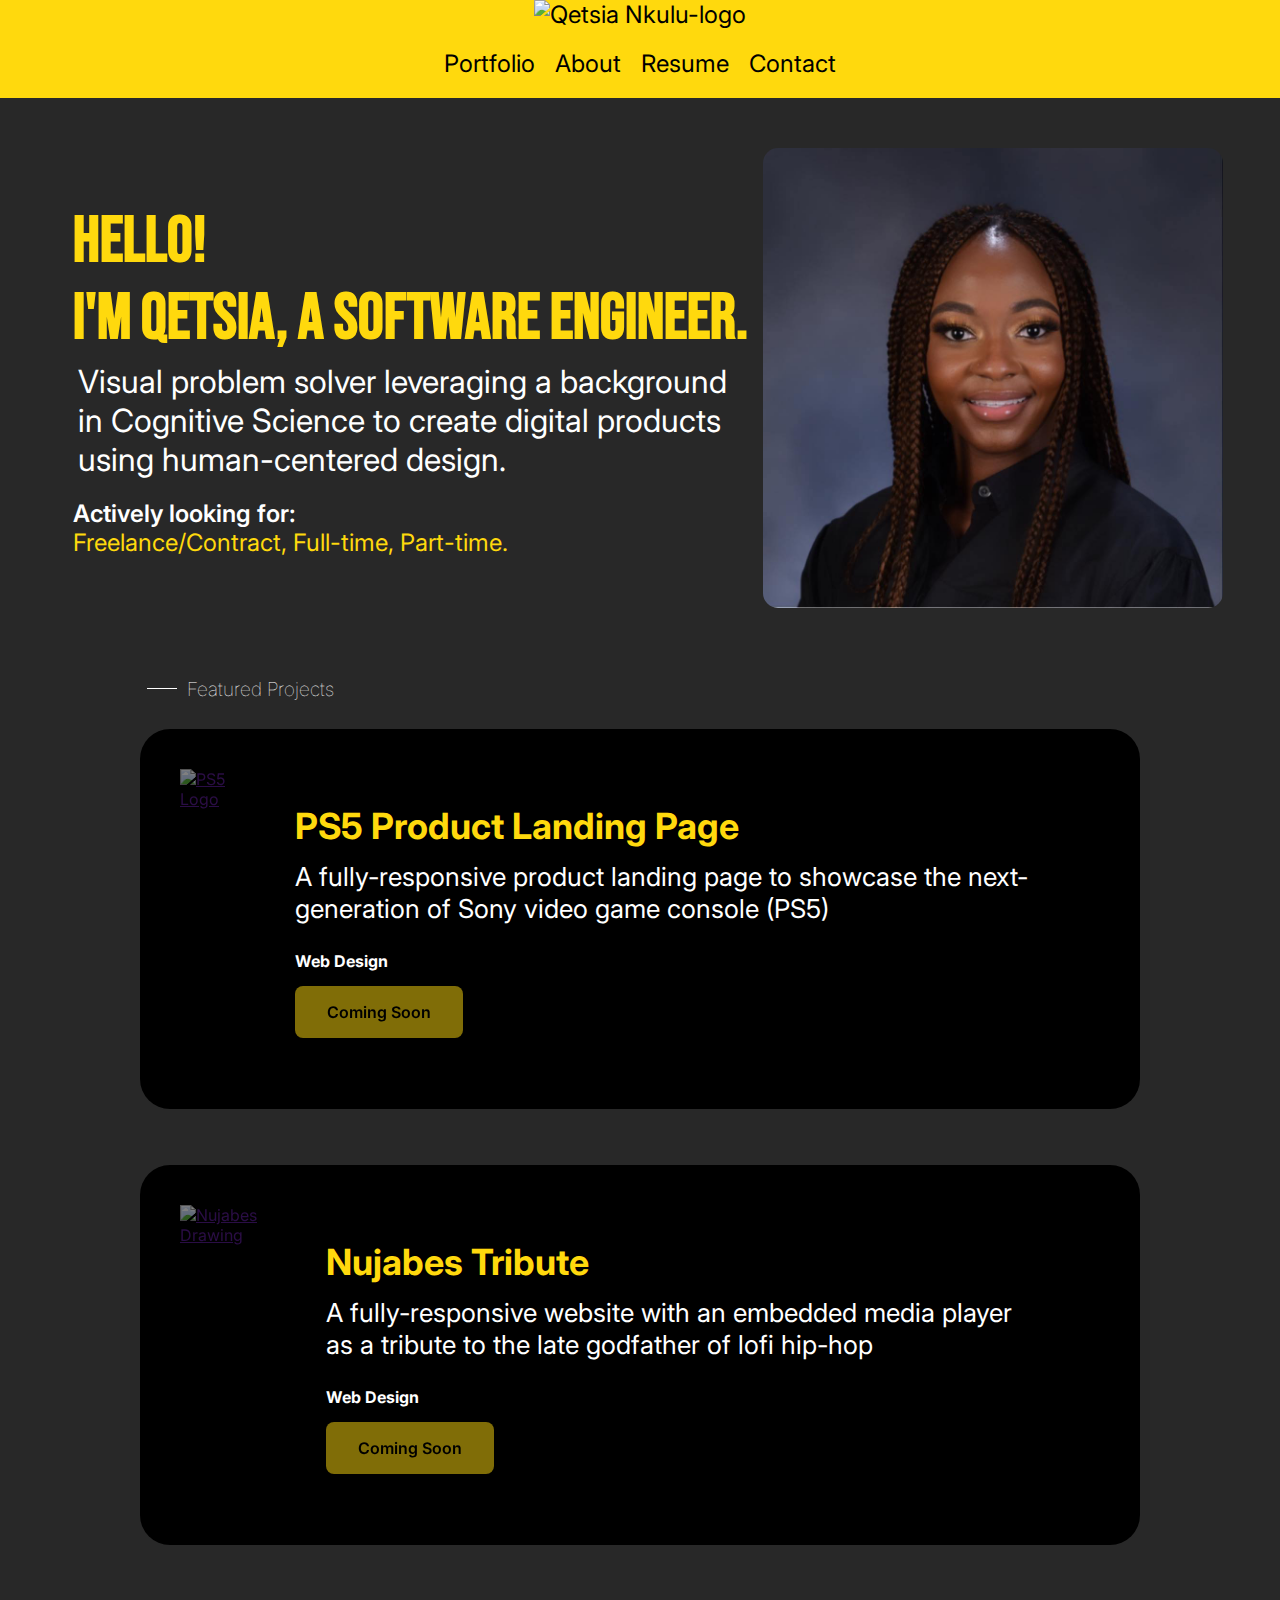
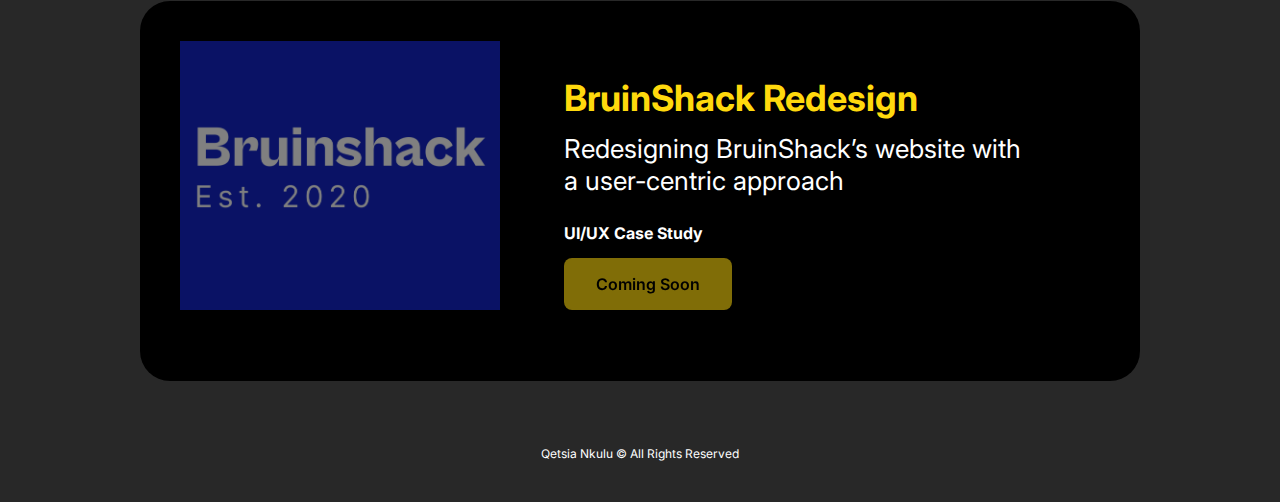
==== commit 634df0f2: "Updated index.html" ====
--- a/index.html
+++ b/index.html
@@ -6,7 +6,7 @@
 
         <title>Qetsia Nkulu - Software Engineer</title> 
         <link href="./resources/css/styles.css" rel="stylesheet"> 
-        <link rel="icon" href="./resources/images/Qetsia-Nkulu-logo.svg">
+        <link rel="icon" href="./resources/images/portfolio-favicon.svg">
         
         <!--Google Fonts --> 
         <link rel="preconnect" href="https://fonts.googleapis.com">
@@ -30,7 +30,7 @@
                 <ul class="mainMenu">
                     <li class="list-item"><a href="#projects">Portfolio</a></li> 
                     <li class="list-item"><a href="#">About</a></li>
-                    <li class="list-item"><a href="./resources/documents/Qetsia-Nkulu-Resume(Mock).pdf" target="_blank">Resume</a></li>
+                    <li class="list-item"><a href="./resources/documents/qetsia-nkulu-resume-march2023.pdf" target="_blank">Resume</a></li>
                     <li class="list-item"><a href="#">Contact</a></li>
                     <div class="closeMenu">
                         <i class="fa fa-times"></i>
--- a/resources/css/styles.css
+++ b/resources/css/styles.css
@@ -299,14 +299,14 @@
 }
 
 .social-icon { 
-    filter: invert(83%) sepia(66%) saturate(1457%) hue-rotate(346deg) brightness(100%) contrast(102%);
+    color:#FFD90D;
     height: 3.75rem; 
 }
 
 .footer-text { 
     text-align: center; 
     color: #fff; 
-    padding: 0.625rem  0; 
+    margin: 1.625rem 0; 
     font-size: .75rem; 
     position: relative;
     bottom: 0.95rem;
@@ -1372,7 +1372,7 @@
     }
 
     .footer-text { 
-        padding: 0.62rem  0; 
+        margin: 0.62rem  0; 
     } 
 }
 
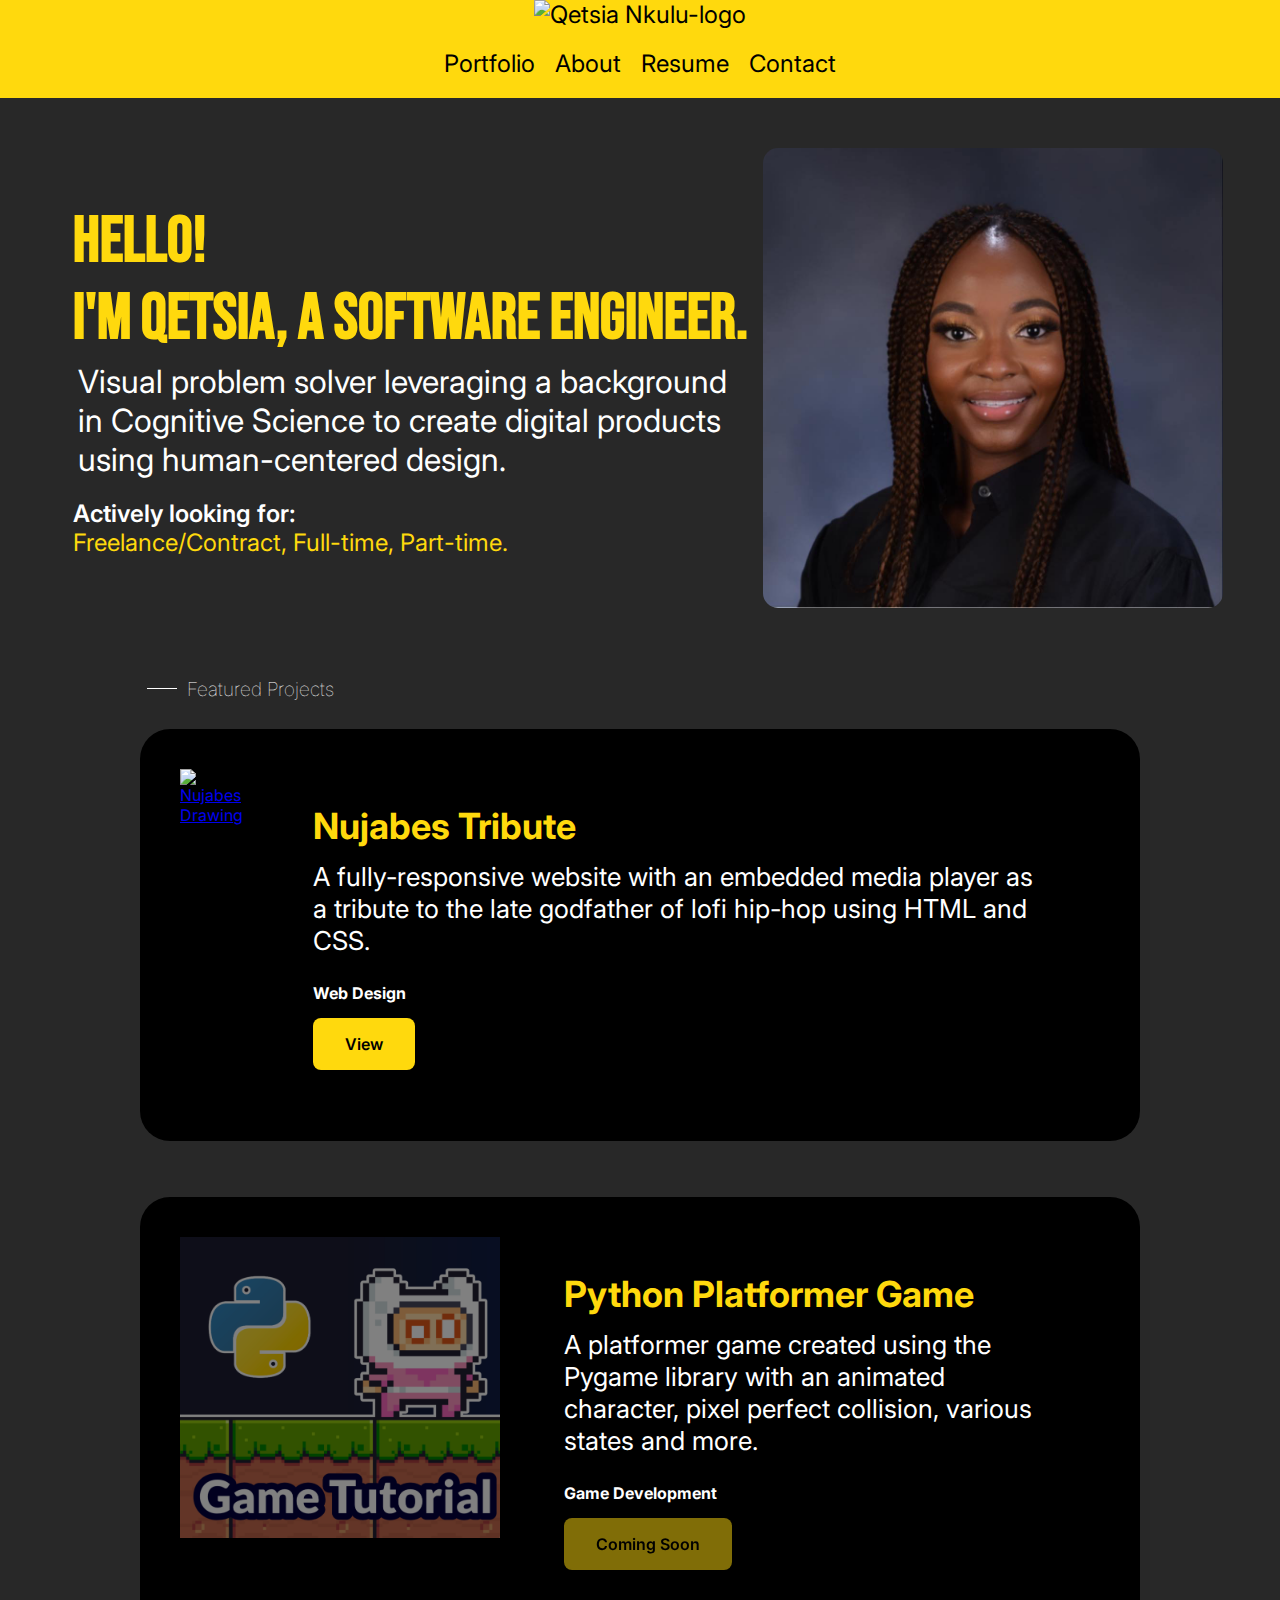
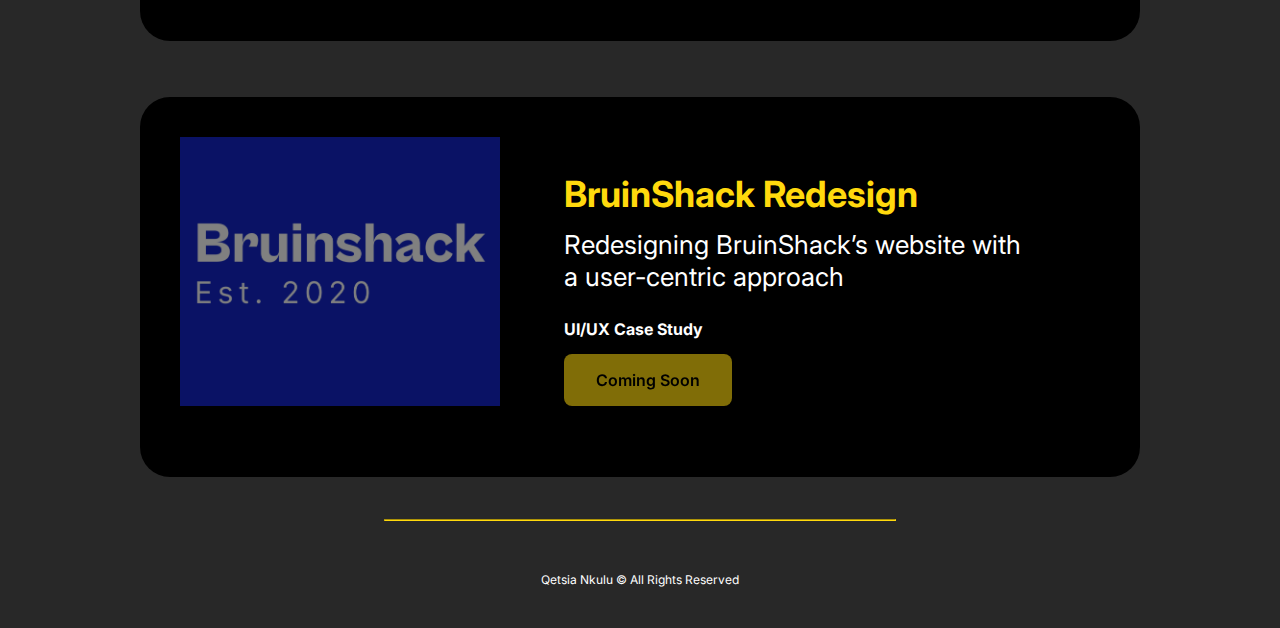
==== commit ecabd486: "Updated the second project in portfolio" ====
--- a/index.html
+++ b/index.html
@@ -5,8 +5,8 @@
         <meta name="viewport" content="width=device-width, initial-scale=1.0">
 
         <title>Qetsia Nkulu - Software Engineer</title> 
-        <link href="./resources/css/styles.css" rel="stylesheet"> 
-        <link rel="icon" href="./resources/images/portfolio-favicon.svg">
+        <link href="./resources/css/portfolio-styles.css" rel="stylesheet"> 
+        <link rel="icon" href="./resources/images/qetsiankulu-favicon.svg">
         
         <!--Google Fonts --> 
         <link rel="preconnect" href="https://fonts.googleapis.com">
@@ -17,7 +17,7 @@
           <!--Font Awesome Icons --> 
         <script src="https://kit.fontawesome.com/6277d00fb3.js" crossorigin="anonymous"></script>
     </head>
-    <body> 
+    <body class="portfolio-homepage"> 
 
         <!--Navigation Bar--> 
         <header> 
@@ -66,46 +66,45 @@
               <div id="projects" class="card-container"> 
                     <div class="display__text">Featured Projects</div>
 
-                    <div class="card card-unavailable"> 
+                    <div class="card"> 
                         <div class="card-contents">
                             <div class="card-item card-item--visual"> 
-                                <a href="">
-                                    <img src='./resources/images/ps5.png' alt="PS5 Logo">
-                                </a>
-                            </div>
-                            <div class="card-item card-item--text">
-                                <div>
-                                    <h2>PS5 Product Landing Page</h2>
-                                    <p>A fully-responsive product landing page to showcase the next-generation of Sony video game console (PS5) 
-                                    </p>
-                                    <p class="project-type">Web Design</p>
-                                    <a class="btn" href=""><span>Coming Soon</span></a>
-                                </div>
-                            </div> 
-                        </div>
-                    </div>  
-
-                     
-                    <div class="card card-unavailable"> 
-                        <div class="card-contents">
-                            <div class="card-item card-item--visual"> 
-                                <a href="">
+                                <a href="./nujabes-tribute.html">
                                     <img src='./resources/images/nujabes.jpeg' alt="Nujabes Drawing">
                                 </a>
                             </div>
                             <div class="card-item card-item--text">
                                 <div>
                                     <h2>Nujabes Tribute</h2>
-                                <p>A fully-responsive website with an embedded media player as a tribute to the late godfather of lofi hip-hop</p>
+                                <p>A fully-responsive website with an embedded media player as a tribute to the late godfather of lofi hip-hop using HTML and CSS.</p>
                                 <p class="project-type">Web Design</p>
-                                <a class="btn" href=""><span>Coming Soon</span></a>
+                                <a class="btn" href="./nujabes-tribute.html"><span>View</span></a>
+                                </div>
+                            </div> 
+                        </div>
+                    </div> 
+
+                    <div class="card card-unavailable"> 
+                        <div class="card-contents">
+                            <div class="card-item card-item--visual"> 
+                                <a href="">
+                                    <img src='./resources/images/python-platformer-game.png' alt="PS5 Logo">
+                                </a>
+                            </div>
+                            <div class="card-item card-item--text">
+                                <div>
+                                    <h2>Python Platformer Game </h2>
+                                    <p>A platformer game created using the Pygame library with an animated character, pixel perfect collision, various states and more. 
+                                    </p>
+                                    <p class="project-type">Game Development</p>
+                                    <a class="btn" href=""><span>Coming Soon</span></a>
                                 </div>
                             </div> 
                         </div>
                     </div> 
 
                     
-                            <div class="card card-unavailable" href=""> 
+                    <div class="card card-unavailable" href=""> 
                                 <div class="card-contents">
                                     <div class="card-item card-item--visual"> 
                                         <a href="">
@@ -127,6 +126,7 @@
 
         <!--Site Footer-->
         <footer>
+        <hr class="footer-separator"> 
                     <ul class="footer-list"> 
                         <li class="list-item">
                             <a href="https://www.linkedin.com/in/qetsiankulu/" target="_blank" title="Qetsia Nkulu's Linkedin"> 
--- a/resources/css/portfolio-styles.css
+++ b/resources/css/portfolio-styles.css
@@ -0,0 +1,1390 @@
+/* Site Stylesheet  
+  1. Universal Styling  
+  2. Typography Styles
+  3. Navigation Bar 
+  4. Home Page
+  5. Contact
+  6. Footer
+======================================== */
+
+:root { 
+    --color-white: #ffffff; 
+    --color-black: #000; 
+    --brand-burgundy: #6E0A1F;
+    --brand-yellow:  #FFD90D;
+    --brand-grey: #282828;
+}
+
+/* 1. Universal Styling 
+======================================== */
+* { 
+    padding: 0; 
+    margin: 0; 
+    box-sizing: border-box; 
+}
+
+.portfolio-homepage { 
+    background-color: var(--brand-grey); 
+    font-family: 'Inter', sans-serif; 
+}
+
+html { 
+    font-size: 16px; 
+}
+
+.portfolio-homepage section { 
+    display: flex;
+    justify-content: center;
+}
+
+footer { 
+    font-family: 'Inter', sans-serif; 
+}
+
+
+/* 2. Typography Styles
+======================================== */
+
+.portfolio-homepage h1 { 
+    font-size: 8rem;
+    color: var(--brand-yellow); 
+    font-family: 'Bebas Neue', sans-serif;
+}
+
+.portfolio-homepage h2 { 
+    font-size: 4rem; 
+    color: var(--brand-yellow); 
+}
+
+.portfolio-homepage h3 { 
+    font-size: 2.25rem;
+    color: var(--color-white); 
+    font-weight: 300;
+}
+
+.portfolio-homepage p { 
+    font-size: 1.625rem;
+    color: var(--color-white);
+}
+
+/* 3. Navigation Bar 
+======================================== */
+header { 
+    width: 100%; 
+    z-index: 1;
+    /* position: sticky;  
+    top: 0;  */
+    font-family: 'Inter', sans-serif; 
+}
+
+.navbar { 
+    background-color: var(--brand-yellow); 
+    color: var(--color-black); 
+    display: flex;
+    font-size: 1.5rem;
+
+    flex-direction: column;
+    justify-content: space-around;
+    align-items: center;
+    font-size: 1.5rem;
+}
+
+.logo { 
+    height: 7.5rem;
+}
+
+
+.mainMenu { 
+    display: flex;
+    list-style-type: none;
+}
+
+.mainMenu .list-item { 
+    display: inline-block;
+    padding: 1.25rem 0.625rem; 
+}
+
+.navbar a { 
+    color: var(--color-black);
+    text-decoration: none;
+}
+
+.navbar a:hover { 
+    color: var(--brand-burgundy); 
+    font-weight: 600;
+}
+
+
+.navbar .openMenu, .navbar-2 .openMenu { 
+    font-size: 2rem;
+    margin: 1.25rem; 
+    display: none;
+    cursor: pointer;
+}
+
+.navbar .mainMenu .closeMenu, .navbar-2 .mainMenu .closeMenu { 
+    font-size: 2rem; 
+    display: none;
+    cursor: pointer; 
+}
+
+
+/* 4. Home Page
+======================================== */
+/* Introduction */
+.intro-container { 
+    display: flex;
+    align-items: center;
+    text-align: left;
+}
+
+.intro__text { 
+    padding: 3.75rem 0.9375rem;
+}
+
+.intro__text h1 { 
+    font-size: 4rem; 
+}
+
+.intro__text h2 {
+    font-size: 2rem; 
+    font-weight: normal;
+
+    margin: 0.3125rem;  
+    color: #ffffff; 
+}
+
+.intro__text p { 
+    font-size: 1.5rem; 
+    margin-top: 1.25rem; 
+}
+
+.intro__text p > span { 
+    color: #FFD90D; 
+}
+
+.intro__text p > strong { 
+    color: #ffffff; 
+    font-weight: 600;
+}
+
+.intro__img { 
+    padding: 3.125rem 0; 
+}
+
+.intro__img img { 
+  height: auto; 
+  width: 28.75rem; 
+  border-radius: 15px;
+}
+
+
+/* Projects Display */
+.display__text { 
+    color: white; 
+    padding-top: 0.9375rem;
+    font-weight: 100;
+    font-size: 1.2rem;
+    position: relative; 
+    right: 25rem; 
+}
+
+ .display__text::before { 
+    content: " "; 
+    display: inline-block;
+    width: 1.875rem; 
+    height: 1px; 
+    vertical-align: top;
+    margin-top: 0.6875rem; 
+    margin-right: 0.625rem; 
+    background: #fff;
+}
+
+.card-container { 
+    display: flex; 
+    align-items: center; 
+    flex-direction: column; 
+    width: 100%; 
+}
+
+.card { 
+    background-color: #000;
+    display: flex;
+    border-radius: 1.875rem; 
+
+    margin: 1.75rem auto; 
+    width: 62.5rem; 
+    padding: 2.5rem; 
+} 
+
+
+.card-contents { 
+    display: flex;
+    flex-direction: row;
+}
+
+.card-item--visual { 
+    display: block; 
+    margin: 0 auto; 
+}
+
+.card-item--visual a > img { 
+    height: auto; 
+    width: 20rem;
+    margin: 0 auto; 
+}
+
+.card-item--text { 
+    display: flex; 
+    flex-direction: column;
+    justify-content: center;
+    color: #fff; 
+    line-height: 3.125rem; 
+    
+
+    padding: 2rem 4rem; 
+    text-align: left;
+}
+
+.card-item--text h2 { 
+    font-size: 2.25rem;
+}
+
+.card-item--text p { 
+    padding: 0.625rem 0; 
+    font-size: 1.625rem;
+    line-height: 2rem; 
+    font-weight: 400; ;
+}
+
+.card-item--text .project-type { 
+    font-weight: bold; 
+    font-size: 1rem;
+}
+
+ .btn { 
+   background-color: #FFD90D;
+   color: #000; 
+   text-decoration: none;
+   border-radius: 0.5rem;
+   padding: 1rem 2rem; 
+   font-weight: 600; 
+} 
+
+.btn:any-link { 
+    color: black; 
+    text-decoration: none;
+}
+
+.card-item .btn:hover { 
+    background-color: var(--brand-burgundy);
+    color: var(--brand-yellow); 
+}
+
+/* Styles for Unavailable Projects */ 
+div.card-unavailable .card-item--visual img, 
+div.card-unavailable .card-item--text .btn { 
+    filter: brightness(50%);
+}
+
+/* Site-Footer */
+footer {
+    width: 100%;
+    display: inline-flex;
+    flex-direction: column;
+    justify-content: center;
+}
+
+.footer-separator { 
+    border-color: #FFD90D; 
+    width: 40vw; 
+    margin: 0 auto; 
+    margin-bottom: 20px; 
+}
+
+.footer-list { 
+    display: inline-flex;
+    justify-content: center;
+}
+
+.footer-list .list-item{ 
+    padding: 0px;  
+    margin: 0.625rem 0.3125rem; 
+    list-style-type: none;
+}
+
+.social-icon { 
+    color:#FFD90D;
+    height: 3.75rem; 
+}
+
+.footer-text { 
+    text-align: center; 
+    color: #fff; 
+    margin: 1.625rem 0; 
+    font-size: .75rem; 
+    position: relative;
+    bottom: 0.95rem;
+} 
+
+/* 5. Project Page Styling
+======================================== */
+/* Project Page Navigation Bar*/
+.project-nav { 
+    background-color: transparent; 
+    color: #FFD90D; 
+    display: flex;
+    font-size: 1.5rem;
+
+    flex-direction: column;
+    justify-content: space-around;
+    align-items: center;
+    font-size: 1.5rem;
+}
+
+
+.project-nav a { 
+    color: #FFD90D;
+    text-decoration: none;
+}
+
+.project-nav a:hover { 
+    color: #ffffff; 
+    font-weight: 600;
+}
+
+.project-nav  .openMenu { 
+    font-size: 2rem;
+    margin: 1.25rem; 
+    display: none;
+    cursor: pointer;
+}
+
+.project-nav .mainMenu .closeMenu { 
+    font-size: 2rem; 
+    display: none;
+    cursor: pointer; 
+}
+
+.project-hero { 
+    height: 100vh;  
+    width:  100%; 
+
+    background-image: linear-gradient(rgba(0, 0, 0, 0.8), rgba(0, 0, 9, 0.8)), url("/resources/images/nujabes-large-image.webp");
+    background-position: center;
+    background-repeat: no-repeat;
+    background-size: cover;
+
+    display: flex;
+    flex-direction: column;
+    align-items: center;
+    justify-content: space-between;
+}
+    
+.project-hero__text { 
+    display: block; 
+    text-align: center;
+}
+
+.arrow { 
+    margin-bottom: 130px;
+}
+
+
+/* Project Page Section*/
+.project-section { 
+    display: flex;
+    width: 100%;
+     align-items: center;
+    justify-content: center;
+}
+
+.project-section__wrapper { 
+ display: flex;
+ flex-direction: column;
+ align-items: center;
+ justify-content: center;
+
+ width: 1200px; 
+ margin-top: 83px;
+}
+
+.project-section h1 { 
+    color: black;
+    font-size: 72px;
+}
+
+.project-section h2 { 
+    color: black;
+    font-size: 36px;
+}
+
+.project-section p { 
+    color: black;
+    font-size: 26px;
+}
+
+.project-section ul li { 
+    font-size: 26px;
+    margin-left: 50px; 
+} 
+
+.bold { 
+    font-weight: 600;
+}
+
+div.separator { 
+    content: " "; 
+    width: 400px; 
+    height: 2px; 
+    vertical-align: top;
+    margin: 11px auto 0 auto; 
+    background: #FFD90D;
+}
+
+
+/* 6. Responsive CSS 
+======================================== */
+@media all and (max-width: 658px) { 
+
+    /* Responsive Navgation Bar Homepage*/ 
+    header { 
+        width: 100%; 
+        z-index: 1;
+        position: sticky; 
+        top: 0; 
+    }
+
+    .navbar, .project-nav{ 
+        flex-direction: row;
+    }
+
+    .navbar > div, .project-nav > div {
+        padding: 0.625rem 0rem; 
+    }
+
+    .logo { 
+        height: 4.0625rem;
+    }
+
+    .navbar .mainMenu { 
+        height: 100vh; 
+        position: fixed;
+        top: 0; 
+        right: 0;
+        left: 0; 
+        z-index: 10; 
+        flex-direction: column;
+        justify-content: center;
+        align-items: center;
+        background: #FFD90D;
+        transition: top 1s ease 0s;
+    
+
+        display: none;
+        font-size: 2.5rem;
+    }
+
+    .navbar .mainMenu .closeMenu { 
+        display: block;
+        position: absolute;
+        top: 1.25rem; 
+        right: 1.25rem; 
+
+    }
+
+    .navbar .openMenu { 
+        display: block;
+        position: absolute;
+        right: 0.9375rem ; 
+        top: -0.375rem; 
+    }
+
+    .navbar .mainMenu .list-item a:hover { 
+        background: none;
+        color: #6E0A1F;
+        font-size: 2.5rem;
+    }
+
+    /* Responsive Navgation Bar Project Page*/ 
+    .project-nav .mainMenu { 
+        height: 100vh; 
+        position: fixed;
+        top: 0; 
+        right: 0;
+        left: 0; 
+        z-index: 10; 
+        flex-direction: column;
+        justify-content: center;
+        align-items: center;
+        background: #282828;
+        transition: top 1s ease 0s;
+        display: none;
+        font-size: 2.5rem;
+    }
+
+    .project-nav .mainMenu .list-item a:hover { 
+        background: none;
+        color: #fff;
+        font-size: 2.5rem;
+    }
+  
+}
+
+
+
+/* Responsive Home Page Content*/ 
+@media only screen and (max-width: 1225px)  {
+
+    .intro-container { 
+        align-items: center;
+        flex-direction: column;
+    }
+
+    .intro__text { 
+        padding-bottom: 1.875rem;
+    }
+
+    .intro__img { 
+        display: none;
+    }
+
+    .intro__text h1 { 
+        font-size: 5.25rem; 
+    }
+    
+    .intro__text h2 {
+        font-size: 2.4rem; 
+        margin: 0; /* random margin:5 without this don't get why*/
+    }
+    
+    .intro__text p { 
+        font-size: 1.5rem; 
+    }
+
+    .display__text { 
+        font-size: 1.2rem;
+        right: 22rem; 
+    }
+
+    .card { 
+        margin: 3rem auto;
+        width: 39.5rem; 
+        padding: 2.5rem; 
+         position: relative;
+    }
+
+
+    .card a::before { 
+        content: "";
+        position: absolute;
+        top: 0px;
+        right: 0px;
+        bottom: 0px;
+        left: 0px;
+}
+
+    .card-contents { 
+        flex-direction: column;
+    
+    }
+
+    .card-item--visual a > img { 
+        width: 100%; 
+        margin: 0 auto; 
+    }
+
+    .card-item--text { 
+        width: 100%;
+        height: 100%;
+        padding: 1rem 1rem; 
+        line-height: 3.125rem; 
+        text-align: left;
+    }
+
+    .card-item--text h2 { 
+        font-size: 2.25rem;
+    }
+    
+    .card-item--text p { 
+        font-size: 1.625rem;
+    }
+    
+    .card-item--text .project-type { 
+        font-size: 1.3rem;
+    }
+    
+    .btn { 
+     display: none; 
+   } 
+}
+
+
+@media only screen and (max-width: 952px) {
+
+    .intro__text { 
+        padding: 3.75rem 1.95rem 2rem 1.95rem; 
+    }
+
+
+    .intro__text h1 { 
+        font-size: 5rem; 
+    }
+    
+    .intro__text h2 {
+        font-size: 2.375rem; 
+        margin: 0; 
+    }
+    
+    .intro__text p { 
+        font-size: 1.3rem; 
+    }
+
+    .display__text { 
+        right: 20rem; 
+    }
+
+    .card { 
+        margin: 3rem auto;
+        width: 33.5rem; 
+        padding: 2.5rem; 
+    }
+} 
+
+
+@media only screen and (max-width: 909px) {
+
+    .intro__text h1 { 
+        font-size: 4.75rem; 
+    }
+    
+    .intro__text h2 {
+        font-size: 2.025rem; 
+        margin: 0; 
+    }
+    
+    .intro__text p { 
+        font-size: 1.3rem; 
+    }
+
+    .display__text { 
+        right: 19rem; 
+    }
+
+    .card { 
+        margin: 3rem auto;
+        width: 32.5rem; 
+        padding: 2.5rem; 
+    }
+
+    .card-item--text { 
+        width: 100%;
+        padding: 1rem 1rem; 
+        line-height: 3.125rem; 
+        text-align: center;
+    }
+
+    .card-item--text h2 { 
+        font-size: 2rem;
+    }
+    
+    .card-item--text p { 
+        font-size: 1.6rem;
+    }
+    
+    .card-item--text .project-type { 
+        font-size: 1.25rem;
+    }
+} 
+
+@media only screen and (max-width: 867px) {
+    .intro__text h1 { 
+        font-size: 4.5rem; 
+    }
+
+    .display__text { 
+        right: 18rem; 
+        font-size: 1.155rem;
+    }
+} 
+
+
+@media only screen and (max-width: 841px) {
+    .intro__text h1 { 
+        font-size: 4.25rem; 
+    }
+
+    .display__text::before { 
+        width: 1.86rem; 
+    }
+
+    .display__text { 
+        right: 16.58rem; 
+    }
+}
+
+
+@media only screen and (max-width: 825px) {
+    .intro__text h1 { 
+        font-size: 4.2rem; 
+    }
+    .display__text { 
+        right: 16.35rem; 
+        font-size: 1.165rem;
+    }
+}
+
+@media only screen and (max-width: 806px) {
+    .intro__text h1 { 
+        font-size: 4.15rem; 
+    }
+    
+    .intro__text h2 {
+        font-size: 1.85rem; 
+        margin: 0; 
+    }
+
+    .display__text { 
+        right: 16rem; 
+    }
+
+    .card { 
+        width: 32rem; 
+    }
+
+    .card-item--text h2 { 
+        font-size: 2rem;
+    }
+    
+    .card-item--text p { 
+        font-size: 1.6rem;
+    }
+    
+    .card-item--text .project-type { 
+        font-size: 1.25rem;
+    }
+}
+
+@media only screen and (max-width: 788px) {
+    .display__text { 
+        right: 16rem; 
+        font-size: 1.135rem;
+    }
+
+    .card { 
+        width: 31.75rem; 
+    }
+
+    .card-item--text { 
+        line-height: 3.125rem; 
+    }
+
+    .card-item--text h2 { 
+        font-size: 2rem;
+    }
+    
+    .card-item--text p { 
+        font-size: 1.6rem;
+    }
+    
+    .card-item--text .project-type { 
+        font-size: 1.25rem;
+    }
+}
+
+@media only screen and (max-width: 770px) {
+    .intro__text h1 { 
+        font-size: 4rem; 
+    }
+    
+    .intro__text h2 {
+        font-size: 1.75rem; 
+        margin: 0; 
+    }
+
+    .display__text { 
+        right: 16rem; 
+        font-size: 1.135rem;
+    }
+
+    .card { 
+        width: 28.75rem; 
+    }
+    .card-item--text h2 { 
+        font-size: 2rem;
+    }
+    
+    .card-item--text p { 
+        font-size: 1.6rem;
+    }
+    
+    .card-item--text .project-type { 
+        font-size: 1.25rem;
+    }
+}
+
+
+@media only screen and (max-width: 757px) { 
+    .intro__text h1 { 
+        font-size: 3.65rem; 
+    }
+
+    .intro__text h2 {
+        font-size: 1.5rem; 
+        margin: 0; 
+    }
+
+    .display__text { 
+        right: 13.475rem; 
+        font-size: 1.125rem;
+    }
+}
+
+@media only screen and (max-width: 724px) {
+    .intro__text p { 
+        font-size: 1.1rem; 
+        margin-top: 1rem; 
+    }
+
+    .display__text { 
+        font-size: 1.105rem;
+    }
+}
+
+@media only screen and (max-width: 681px) {
+    .intro__text h1 { 
+        font-size: 3.375rem; 
+    }
+    
+    .intro__text h2 {
+        font-size: 1.4rem; 
+        margin: 0; 
+    }
+
+    .intro__text p { 
+        font-size: 1.1rem; 
+    }
+
+    .display__text { 
+        right: 12.75rem;
+        font-size: 1.05rem;
+    }
+
+    .card { 
+        margin: 3rem auto;
+        width: 26.725rem; 
+        padding: 2.5rem; 
+    }
+
+    .card-item--text h2 { 
+        font-size: 1.65rem;
+    }
+    
+    .card-item--text p { 
+        font-size: 1.45rem;
+    }
+    
+    .card-item--text .project-type { 
+        font-size: 1rem;
+    }
+}
+
+@media only screen and (max-width: 658px) { 
+    .intro__text { 
+        padding: 2.25rem 0.9375rem  2.25rem ;
+    }
+
+    .display__text { 
+        right: 11.95rem;
+        font-size: 1rem;
+    }
+
+    .card { 
+       margin-top: 2rem;
+    }
+}
+
+@media only screen and (max-width: 634px) { 
+    .intro__text h1 { 
+        font-size: 3.275rem; 
+    }
+    
+    .intro__text h2 {
+        font-size: 1.35rem; 
+        margin: 0; 
+    }
+
+    .card { 
+        margin-top: 1.75rem;
+     }
+} 
+
+@media only screen and (max-width: 617px) { 
+    .intro__text h1 { 
+        font-size: 3.185rem; 
+    }
+    
+    .intro__text h2 {
+        font-size: 1.275rem;  
+    }
+
+    .display__text { 
+        right: 11.65rem;
+        font-size: .9625rem;
+    }
+
+    .card { 
+        width: 24.75rem; 
+    }
+
+    .card-item--text h2 { 
+        font-size: 1.625rem;
+    }
+    
+    .card-item--text p { 
+        font-size: 1.425rem;
+    }
+    
+    .card-item--text .project-type { 
+        font-size: 1.1rem;
+    }
+} 
+
+@media only screen and (max-width: 601px) { 
+    .intro__text h1 { 
+        font-size: 3.125rem; 
+    }
+    
+    .intro__text h2 {
+        font-size: 1.235rem; 
+    }
+
+    .intro__text p { 
+        margin-top: .75rem; 
+    }
+
+    .display__text { 
+        right: 10.725rem;
+        font-size: .96rem;
+    }
+} 
+
+@media only screen and (max-width: 592px) { 
+    .intro__text h1 { 
+        font-size: 2.95em; 
+    }
+    
+    .intro__text h2 {
+        font-size: 1.2rem; 
+    }
+
+    .display__text { 
+        right: 10.725rem;
+        font-size: 1.267rem;
+    }
+} 
+
+@media only screen and (max-width: 562px) { 
+    .intro__text h1 { 
+        font-size: 2.75em; 
+    }
+    
+    .intro__text h2 {
+        font-size: 1.185rem; 
+    }
+
+    .intro__text p { 
+        font-size: .85rem; 
+    }
+
+    .display__text { 
+        right: 9.85rem;
+        font-size: 1.2rem;
+    }
+
+    .display__text::before { 
+        width: 1.6rem; 
+        height: 1px; 
+        margin-top: 0.62rem; 
+        margin-right: 0.62rem; 
+    }
+
+    .card { 
+        width: 24rem; 
+        margin-top: 1.25rem;
+    }
+
+    .card-item--text h2 { 
+        font-size: 1.6rem;
+    }
+    
+    .card-item--text p { 
+        font-size: 1.375rem;
+    }
+    
+    .card-item--text .project-type { 
+        font-size: 0.825rem;
+    }
+} 
+
+
+@media only screen and (max-width: 511px) { 
+    .intro__text h1 { 
+        font-size: 2.45em; 
+    }
+
+    .display__text { 
+        right: 8.95rem;
+        font-size: 1rem;
+    }
+
+    .display__text::before { 
+        width: 1.45rem; 
+        height: 1px; 
+        margin-top: 0.55rem; 
+        margin-right: 0.55rem; 
+    }
+}
+
+
+@media only screen and (max-width: 479px) { 
+    .intro__text h1 { 
+        font-size: 2.4rem; 
+    }
+    
+    .intro__text h2 {
+        font-size: 1.15rem; 
+    }
+
+    .display__text { 
+        right: 8.45rem;
+        font-size: .987rem;
+    }
+
+    .card { 
+        width: 23.5rem; 
+    }
+
+    .card-item--text h2 { 
+        font-size: 1.425rem;
+    }
+    
+    .card-item--text p { 
+        font-size: 1.265rem;
+    }
+} 
+
+@media only screen and (max-width: 468px) { 
+    .intro__text { 
+        padding: 2.25rem 0.9375rem 1rem;
+    }
+    .intro__text h1 { 
+        font-size: 2.35rem; 
+    }
+    .intro__text h2 {
+        font-size: 0.975rem; 
+    }
+
+    .display__text { 
+        right: 8.25rem;
+        font-size: .925rem;
+    }
+
+    .card { 
+        width: 20.5rem; 
+        padding: 2rem; 
+    }
+
+    .card-item--text { 
+        line-height: 2.725rem; 
+    }
+
+    .card-item--text h2 { 
+        font-size: 1.27rem;
+    }
+    
+    .card-item--text p { 
+         font-size: 1.23rem;
+    }
+}
+
+
+@media only screen and (max-width: 459px) { 
+    .intro__text h1 { 
+        font-size: 2.2em; 
+    }
+
+    .display__text { 
+        right: 7.20rem;
+        font-size: .89rem;
+    }
+}
+
+@media only screen and (max-width: 435px) { 
+    .intro__text h1 { 
+        font-size: 2.125em; 
+    }
+
+    .intro__text p { 
+        margin-top: .5rem; 
+        font-size: .75rem; 
+    }
+
+    .display__text::before { 
+        width: 1.2rem; 
+        height: 1px; 
+        margin-top: 0.45rem; 
+        margin-right: 0.45rem; 
+    }
+
+    .display__text { 
+        right: 7.55rem;
+        /* font-size: .82rem; */
+    }
+
+    .card { 
+        width: 20rem;  
+    }
+
+    .card-item--text h2 { 
+        font-size: 1.275rem;
+    }
+    
+    .card-item--text p { 
+        font-size: 1.125rem;
+        line-height: 1.65rem; 
+    }
+    
+    .card-item--text .project-type { 
+        font-size: 0.785rem;
+    }
+}
+
+
+@media only screen and (max-width: 420px) { 
+    .intro__text h1 { 
+        font-size: 2.1rem; 
+    }
+
+    .display__text { 
+        right: 7.5rem;
+        font-size: .77rem;
+    }
+
+    .card { 
+        width: 19.525rem; 
+    }
+    
+    .card-item--text .project-type { 
+        font-size: 0.635rem;
+    }
+}
+
+@media only screen and (max-width: 386px) { 
+    .intro__text h1 { 
+        font-size: 1.9rem; 
+    }
+
+    .intro__text h2 {
+        font-size: 0.925rem; 
+    }
+
+    .intro__text p { 
+        font-size: .65rem; 
+    }
+
+    .display__text { 
+        right: 6.67rem;
+        font-size: .73rem;
+    }
+
+    .card { 
+        width: 18.925rem; 
+    }
+
+    .card-item--text h2 { 
+        font-size: 1.25rem;
+    }
+    
+    .card-item--text p { 
+        font-size: 1.075rem;
+    }
+    
+    .card-item--text .project-type { 
+        font-size: 0.565rem;
+        padding: 0;
+    }
+}
+
+@media only screen and (max-width: 369px) { 
+    .display__text { 
+        right: 6.67rem;
+        font-size: .68rem;
+    }
+    
+    .card { 
+        width: 18.25rem; 
+    }
+
+    .card-item--text { 
+        line-height: 2rem; 
+    }
+
+
+    .card-item--text h2 { 
+        font-size: 1.175rem;
+    }
+    
+    .card-item--text p { 
+        font-size: 1.075rem;
+    }
+    
+    .card-item--text .project-type { 
+        font-size: 0.485rem;
+    }
+}
+
+
+@media only screen and (max-width: 355px) { 
+    .intro__text h1 { 
+        font-size: 1.825rem; 
+    }
+
+    .intro__text h2 {
+        font-size: 0.9rem; 
+    }
+
+    .intro__text p { 
+        font-size: .6rem; 
+    }
+
+    .card { 
+        width: 18rem; 
+    }
+
+    .card-item--text { 
+        line-height: 1.85rem; 
+    }
+
+
+    .card-item--text h2 { 
+        font-size: 1.125rem;
+    }
+    
+    .card-item--text p { 
+        font-size: .95rem;
+    }
+    
+    .card-item--text .project-type { 
+        font-size: 0.445rem;
+}
+}
+
+@media only screen and (max-width: 347px) { 
+    .intro__text h1 { 
+        font-size: 1.765rem; 
+    }
+
+    .intro__text h2 {
+        font-size: 0.855rem; 
+    }
+
+    .intro__text p { 
+        font-size: .585rem; 
+    }
+
+    .display__text { 
+        right: 6rem;
+        font-size: .65rem;
+    }
+
+    .card { 
+        width: 17.825rem; 
+    }
+
+    .card-item--text h2 { 
+        font-size: 1.1rem;
+    }
+    
+    .card-item--text p { 
+        font-size: .90rem;
+    }
+    
+    .card-item--text .project-type { 
+        font-size: 0.425rem;
+}
+
+}
+
+@media only screen and (max-width: 334px) { 
+    .intro__text h1 { 
+        font-size: 1.685rem; 
+    }
+
+    .intro__text h2 {
+        font-size: 0.825rem; 
+    }
+
+    .intro__text p { 
+        font-size: .585rem; 
+    }
+
+    .display__text { 
+        right: 5.78rem;
+        font-size: .60rem;
+    }
+
+    .card { 
+        width: 17.625rem; 
+    }
+
+    .card-item--text h2 { 
+        font-size: .925rem;
+    }
+    
+    .card-item--text p { 
+        font-size: .85rem;
+    }
+    
+    .card-item--text .project-type { 
+        font-size: 0.395rem;
+    }
+}
+
+/* Responsive Footer*/ 
+@media only screen and (max-width: 952px) { 
+    .social-icon { 
+        height: 3.5rem; 
+    }
+
+    .footer-text { 
+        font-size: .7rem; 
+    } 
+}
+
+
+@media only screen and (max-width: 768px) { 
+    .social-icon { 
+        height: 2.5rem; 
+    }
+}
+
+@media only screen and (max-width: 425px) { 
+    .social-icon { 
+        height: 2rem; 
+    }
+
+    .footer-text { 
+        margin: 0.62rem  0; 
+    } 
+}
+
+
+
+@media only screen and (max-width: 225px) { 
+    footer .footer-list { 
+        display: flex;
+        flex-direction: column;
+        align-items: center;
+    }
+}
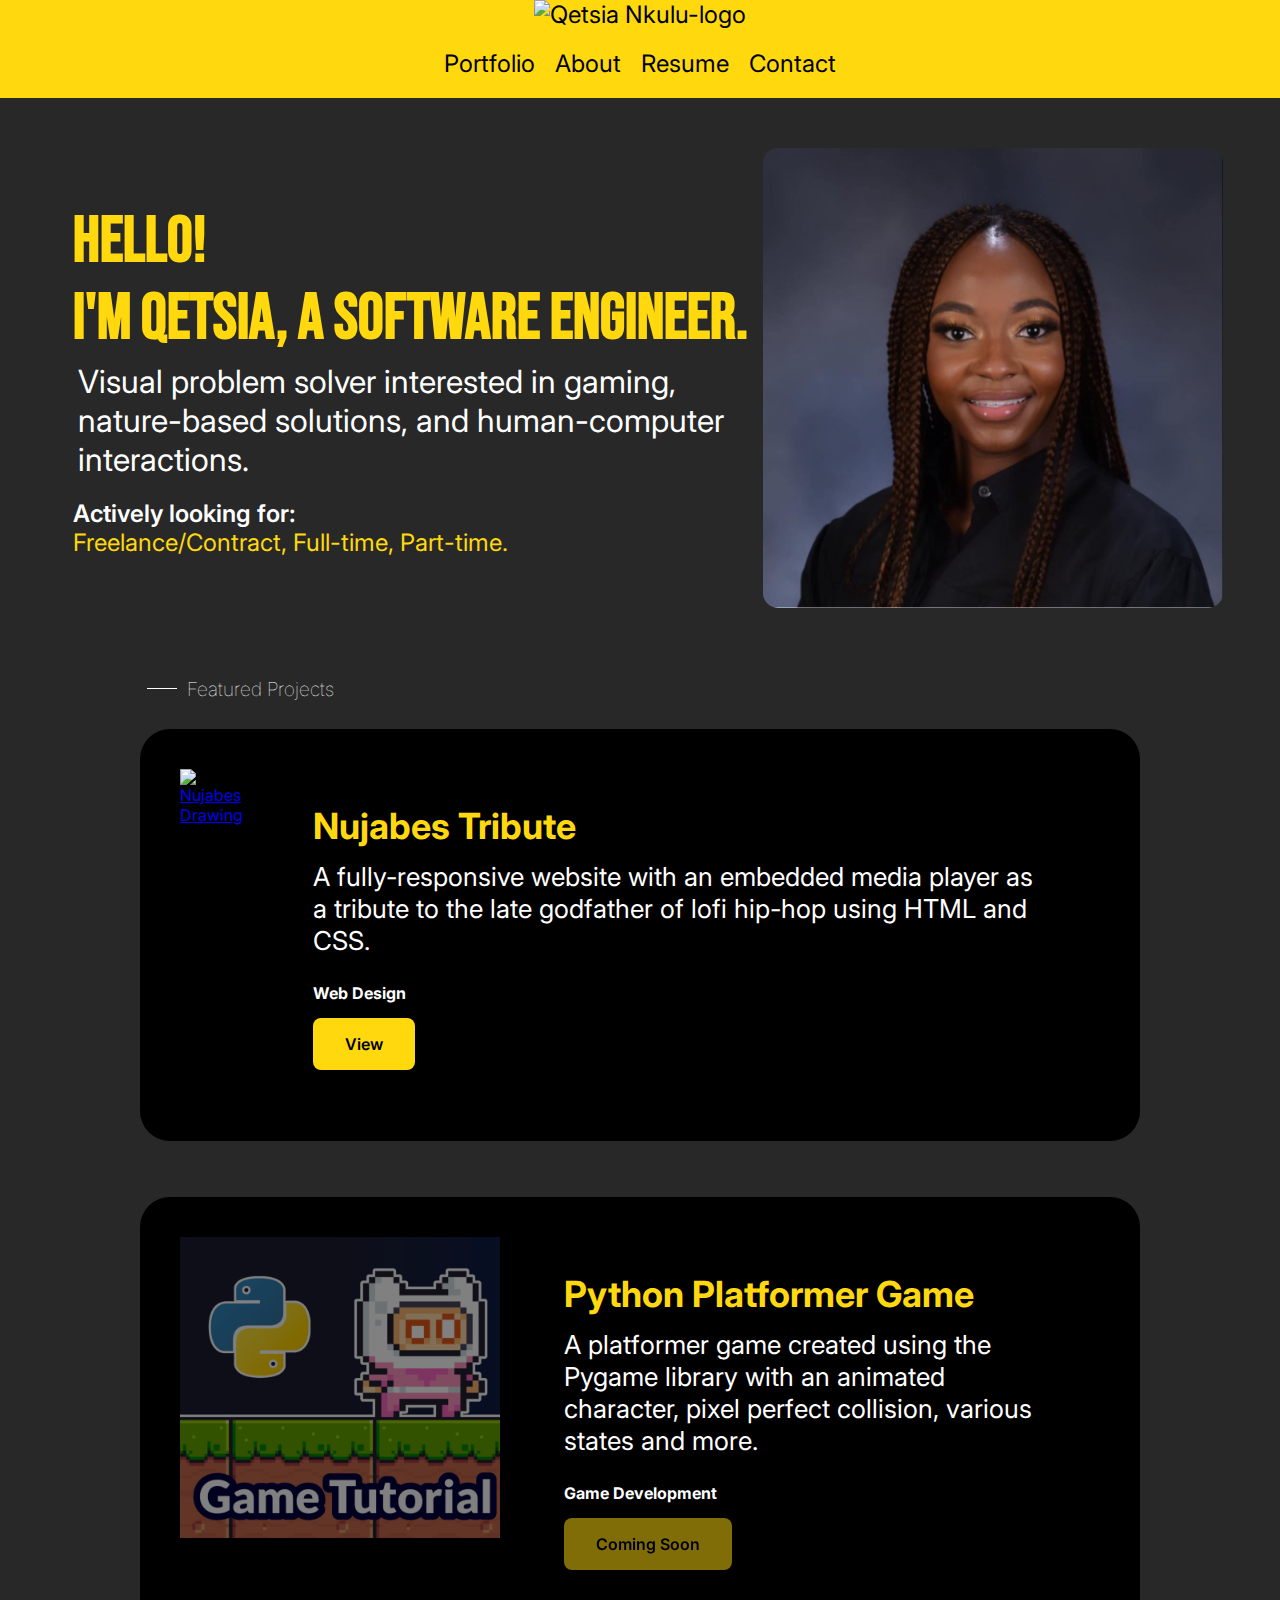
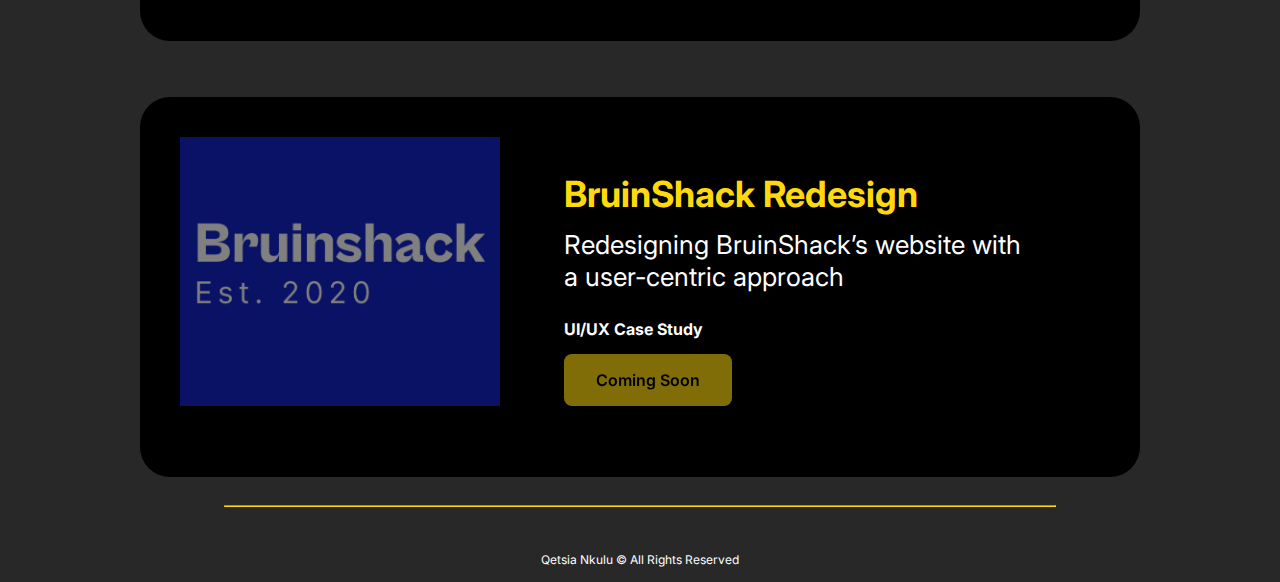
==== commit 9c57dc6d: "Changed introductory blurb" ====
--- a/index.html
+++ b/index.html
@@ -46,13 +46,11 @@
                 <div class="intro-container">
                     <div class="intro__text">
                         <h1>Hello!<br>I'm Qetsia, a Software Engineer.</h1>
-                        <h2>Visual problem solver leveraging a background<br>
-                            in Cognitive Science to create digital products<br> using human-centered design.</h2> 
+                        <h2>Visual problem solver interested in gaming, <br> nature-based solutions, and human-computer<br> interactions.</h2> 
                         <p>
                             <strong>Actively looking for:</strong><br> 
                             <span>Freelance/Contract, Full-time, Part-time.</span>
                         </p>
-                       
                     </div>
                     <div class="img-container intro__img"> 
                         <img src="./resources/images/qetsia-nkulu-headshot.jpeg" alt="Qetsia's Headshot"> 
@@ -141,7 +139,7 @@
                         </li>
                     </ul>
                 <div class="footer-text">
-                            <div>Qetsia Nkulu © All Rights Reserved</div>
+                     Qetsia Nkulu © All Rights Reserved
                   </div>
         </footer> 
     </body>
--- a/resources/css/portfolio-styles.css
+++ b/resources/css/portfolio-styles.css
@@ -13,6 +13,8 @@
     --brand-burgundy: #6E0A1F;
     --brand-yellow:  #FFD90D;
     --brand-grey: #282828;
+    --font-body: 'Inter'; 
+    --font-heading: 'Bebas Neue'; 
 }
 
 /* 1. Universal Styling 
@@ -25,7 +27,7 @@
 
 .portfolio-homepage { 
     background-color: var(--brand-grey); 
-    font-family: 'Inter', sans-serif; 
+    font-family: var(--font-body) , sans-serif; 
 }
 
 html { 
@@ -38,7 +40,7 @@
 }
 
 footer { 
-    font-family: 'Inter', sans-serif; 
+    font-family: var(--font-body), sans-serif; 
 }
 
 
@@ -48,7 +50,7 @@
 .portfolio-homepage h1 { 
     font-size: 8rem;
     color: var(--brand-yellow); 
-    font-family: 'Bebas Neue', sans-serif;
+    font-family: var(--font-heading), sans-serif;
 }
 
 .portfolio-homepage h2 { 
@@ -151,7 +153,7 @@
     font-weight: normal;
 
     margin: 0.3125rem;  
-    color: #ffffff; 
+    color: var(--color-white); 
 }
 
 .intro__text p { 
@@ -160,11 +162,11 @@
 }
 
 .intro__text p > span { 
-    color: #FFD90D; 
+    color: var(--brand-yellow); 
 }
 
 .intro__text p > strong { 
-    color: #ffffff; 
+    color: var(--color-white); 
     font-weight: 600;
 }
 
@@ -181,7 +183,7 @@
 
 /* Projects Display */
 .display__text { 
-    color: white; 
+    color: var(--color-white); 
     padding-top: 0.9375rem;
     font-weight: 100;
     font-size: 1.2rem;
@@ -197,7 +199,7 @@
     vertical-align: top;
     margin-top: 0.6875rem; 
     margin-right: 0.625rem; 
-    background: #fff;
+    background: var(--color-white);
 }
 
 .card-container { 
@@ -217,7 +219,6 @@
     padding: 2.5rem; 
 } 
 
-
 .card-contents { 
     display: flex;
     flex-direction: row;
@@ -238,7 +239,7 @@
     display: flex; 
     flex-direction: column;
     justify-content: center;
-    color: #fff; 
+    color: var(--color-white); 
     line-height: 3.125rem; 
     
 
@@ -263,8 +264,8 @@
 }
 
  .btn { 
-   background-color: #FFD90D;
-   color: #000; 
+   background-color: var(--brand-yellow);
+   color: var(--color-black); 
    text-decoration: none;
    border-radius: 0.5rem;
    padding: 1rem 2rem; 
@@ -272,11 +273,11 @@
 } 
 
 .btn:any-link { 
-    color: black; 
+    color: var(--color-black); 
     text-decoration: none;
 }
 
-.card-item .btn:hover { 
+.card:not(.card-unavailable) .card-item .btn:hover { 
     background-color: var(--brand-burgundy);
     color: var(--brand-yellow); 
 }
@@ -287,24 +288,28 @@
     filter: brightness(50%);
 }
 
+
+
 /* Site-Footer */
 footer {
     width: 100%;
-    display: inline-flex;
-    flex-direction: column;
+    display: grid;
+    grid-template-rows: 0px 2fr 1fr;
     justify-content: center;
+    align-content: space-evenly;
+    row-gap: 1rem;
 }
 
 .footer-separator { 
-    border-color: #FFD90D; 
-    width: 40vw; 
-    margin: 0 auto; 
-    margin-bottom: 20px; 
+    border-color: var(--brand-yellow);
+    width: 65vw; 
+    height: 1px; 
 }
 
 .footer-list { 
     display: inline-flex;
     justify-content: center;
+    grid-row: 2 / span 1;
 }
 
 .footer-list .list-item{ 
@@ -314,25 +319,25 @@
 }
 
 .social-icon { 
-    color:#FFD90D;
+    color: var(--brand-yellow);
     height: 3.75rem; 
 }
 
 .footer-text { 
     text-align: center; 
-    color: #fff; 
-    margin: 1.625rem 0; 
+    color: var(--color-white); 
     font-size: .75rem; 
     position: relative;
     bottom: 0.95rem;
+    grid-row: 3 / span 1; 
+
 } 
-
 /* 5. Project Page Styling
 ======================================== */
 /* Project Page Navigation Bar*/
 .project-nav { 
     background-color: transparent; 
-    color: #FFD90D; 
+    color: var(--brand-yellow);
     display: flex;
     font-size: 1.5rem;
 
@@ -344,12 +349,12 @@
 
 
 .project-nav a { 
-    color: #FFD90D;
+    color: var(--brand-yellow);
     text-decoration: none;
 }
 
 .project-nav a:hover { 
-    color: #ffffff; 
+    color: var(--color-white);
     font-weight: 600;
 }
 
@@ -531,8 +536,6 @@
   
 }
 
-
-
 /* Responsive Home Page Content*/ 
 @media only screen and (max-width: 1225px)  {
 
@@ -1380,7 +1383,6 @@
 }
 
 
-
 @media only screen and (max-width: 225px) { 
     footer .footer-list { 
         display: flex;
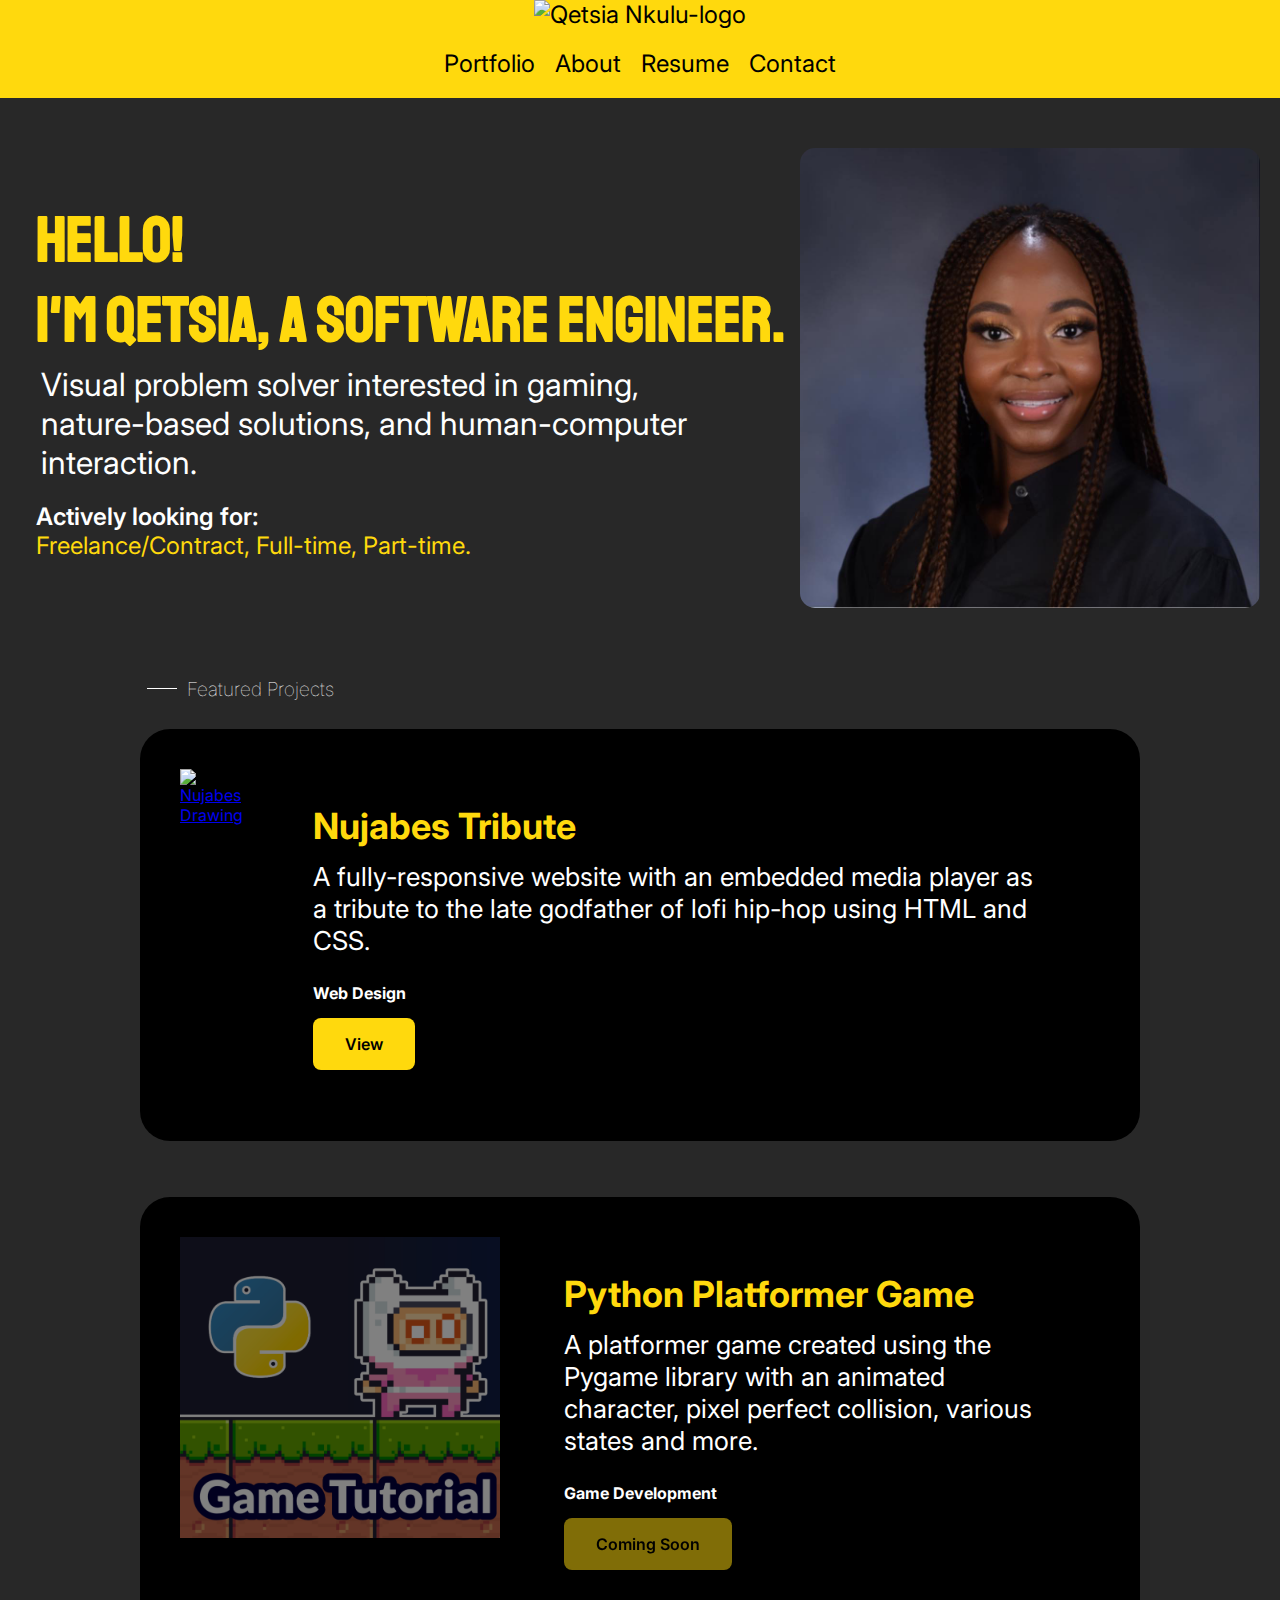
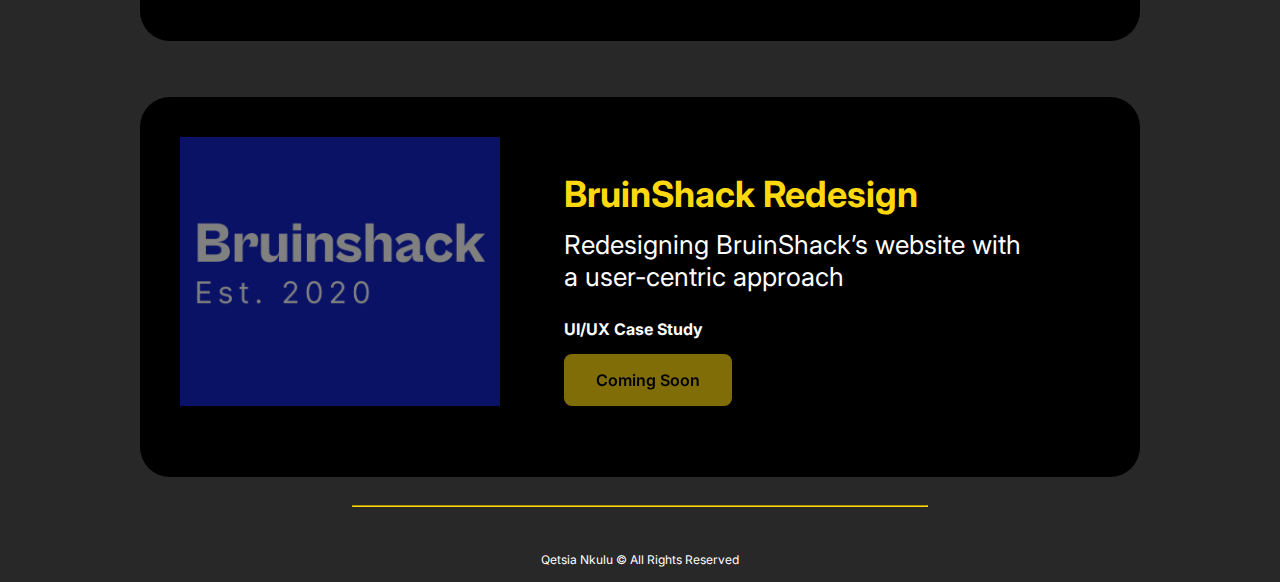
==== commit 145f0191: "changed intro font" ====
--- a/index.html
+++ b/index.html
@@ -12,7 +12,7 @@
         <link rel="preconnect" href="https://fonts.googleapis.com">
         <link rel="preconnect" href="https://fonts.gstatic.com" crossorigin>
         <link href="https://fonts.googleapis.com/css2?family=Inter:wght@100;200;300;400;500;600&display=swap" rel="stylesheet"> 
-        <link href="https://fonts.googleapis.com/css2?family=Bebas+Neue&display=swap" rel="stylesheet">
+        <link href="https://fonts.googleapis.com/css2?family=Staatliches&display=swap" rel="stylesheet">
 
           <!--Font Awesome Icons --> 
         <script src="https://kit.fontawesome.com/6277d00fb3.js" crossorigin="anonymous"></script>
@@ -46,7 +46,7 @@
                 <div class="intro-container">
                     <div class="intro__text">
                         <h1>Hello!<br>I'm Qetsia, a Software Engineer.</h1>
-                        <h2>Visual problem solver interested in gaming, <br> nature-based solutions, and human-computer<br> interactions.</h2> 
+                        <h2>Visual problem solver interested in gaming, <br> nature-based solutions, and human-computer<br> interaction.</h2> 
                         <p>
                             <strong>Actively looking for:</strong><br> 
                             <span>Freelance/Contract, Full-time, Part-time.</span>
--- a/resources/css/portfolio-styles.css
+++ b/resources/css/portfolio-styles.css
@@ -14,7 +14,7 @@
     --brand-yellow:  #FFD90D;
     --brand-grey: #282828;
     --font-body: 'Inter'; 
-    --font-heading: 'Bebas Neue'; 
+    --font-heading: 'Staatliches'; 
 }
 
 /* 1. Universal Styling 
@@ -302,8 +302,11 @@
 
 .footer-separator { 
     border-color: var(--brand-yellow);
-    width: 65vw; 
+    width: 45vw; 
+    max-width: 927px;
+    min-width: 200px;
     height: 1px; 
+    margin: 0 auto; 
 }
 
 .footer-list { 
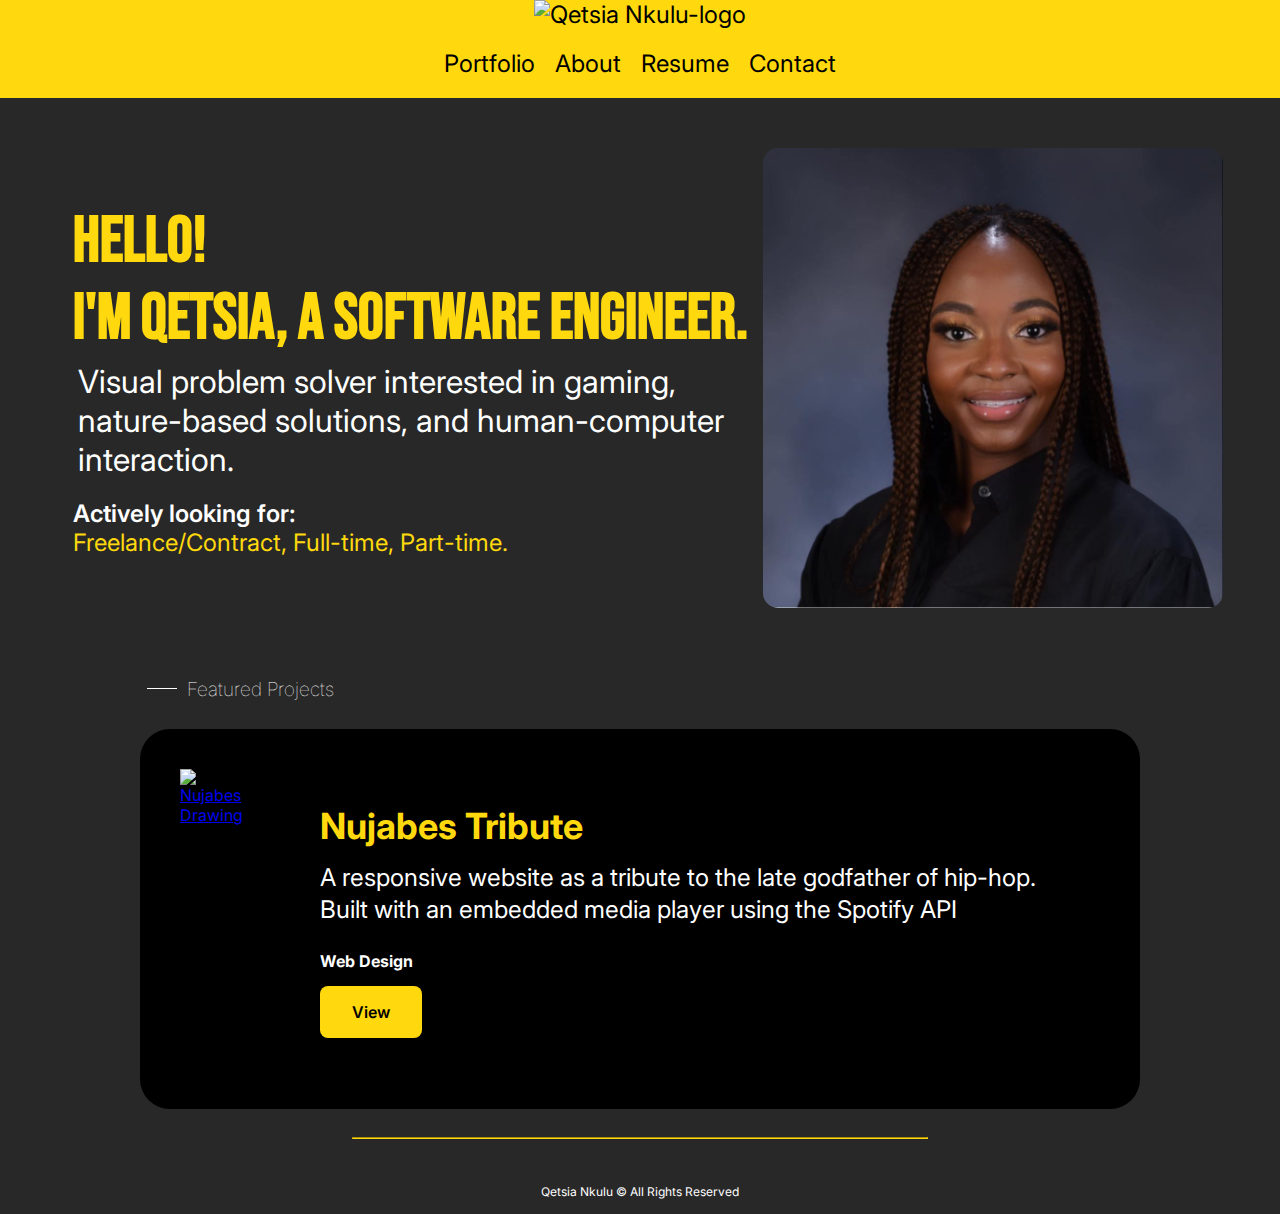
==== commit 27864f21: "updated resume" ====
--- a/index.html
+++ b/index.html
@@ -12,7 +12,7 @@
         <link rel="preconnect" href="https://fonts.googleapis.com">
         <link rel="preconnect" href="https://fonts.gstatic.com" crossorigin>
         <link href="https://fonts.googleapis.com/css2?family=Inter:wght@100;200;300;400;500;600&display=swap" rel="stylesheet"> 
-        <link href="https://fonts.googleapis.com/css2?family=Staatliches&display=swap" rel="stylesheet">
+        <link href="https://fonts.googleapis.com/css2?family=Bebas+Neue&display=swap" rel="stylesheet">
 
           <!--Font Awesome Icons --> 
         <script src="https://kit.fontawesome.com/6277d00fb3.js" crossorigin="anonymous"></script>
@@ -30,7 +30,7 @@
                 <ul class="mainMenu">
                     <li class="list-item"><a href="#projects">Portfolio</a></li> 
                     <li class="list-item"><a href="#">About</a></li>
-                    <li class="list-item"><a href="./resources/documents/qetsia-nkulu-resume-march2023.pdf" target="_blank">Resume</a></li>
+                    <li class="list-item"><a href="./resources/documents/qetsia-nkulu-resume-june2023.pdf" target="_blank">Resume</a></li>
                     <li class="list-item"><a href="#">Contact</a></li>
                     <div class="closeMenu">
                         <i class="fa fa-times"></i>
@@ -74,7 +74,7 @@
                             <div class="card-item card-item--text">
                                 <div>
                                     <h2>Nujabes Tribute</h2>
-                                <p>A fully-responsive website with an embedded media player as a tribute to the late godfather of lofi hip-hop using HTML and CSS.</p>
+                                <p>A responsive website as a tribute to the late godfather of hip-hop. Built with an embedded media player using the Spotify API</p>
                                 <p class="project-type">Web Design</p>
                                 <a class="btn" href="./nujabes-tribute.html"><span>View</span></a>
                                 </div>
@@ -82,7 +82,7 @@
                         </div>
                     </div> 
 
-                    <div class="card card-unavailable"> 
+                    <!-- <div class="card card-unavailable"> 
                         <div class="card-contents">
                             <div class="card-item card-item--visual"> 
                                 <a href="">
@@ -99,26 +99,7 @@
                                 </div>
                             </div> 
                         </div>
-                    </div> 
-
-                    
-                    <div class="card card-unavailable" href=""> 
-                                <div class="card-contents">
-                                    <div class="card-item card-item--visual"> 
-                                        <a href="">
-                                            <img src='./resources/images/bruinshack.png'alt="Bruinshack Logo in Blue">
-                                        </a>
-                                    </div>
-                                    <div class="card-item card-item--text">
-                                        <div>
-                                            <h2>BruinShack Redesign</h2>
-                                            <p>Redesigning BruinShack’s website with a user-centric approach</p>
-                                            <p class="project-type">UI/UX Case Study</p>
-                                            <a class="btn" href=""><span>Coming Soon</span></a>
-                                        </div>
-                                    </div> 
-                                </div>
-                            </div>
+                    </div>  -->
                 </section> 
         </main> 
 
--- a/resources/css/portfolio-styles.css
+++ b/resources/css/portfolio-styles.css
@@ -14,7 +14,7 @@
     --brand-yellow:  #FFD90D;
     --brand-grey: #282828;
     --font-body: 'Inter'; 
-    --font-heading: 'Staatliches'; 
+    --font-heading: 'Bebas Neue'; 
 }
 
 /* 1. Universal Styling 
@@ -242,7 +242,6 @@
     color: var(--color-white); 
     line-height: 3.125rem; 
     
-
     padding: 2rem 4rem; 
     text-align: left;
 }
@@ -253,7 +252,7 @@
 
 .card-item--text p { 
     padding: 0.625rem 0; 
-    font-size: 1.625rem;
+    font-size: 1.525rem;
     line-height: 2rem; 
     font-weight: 400; ;
 }
